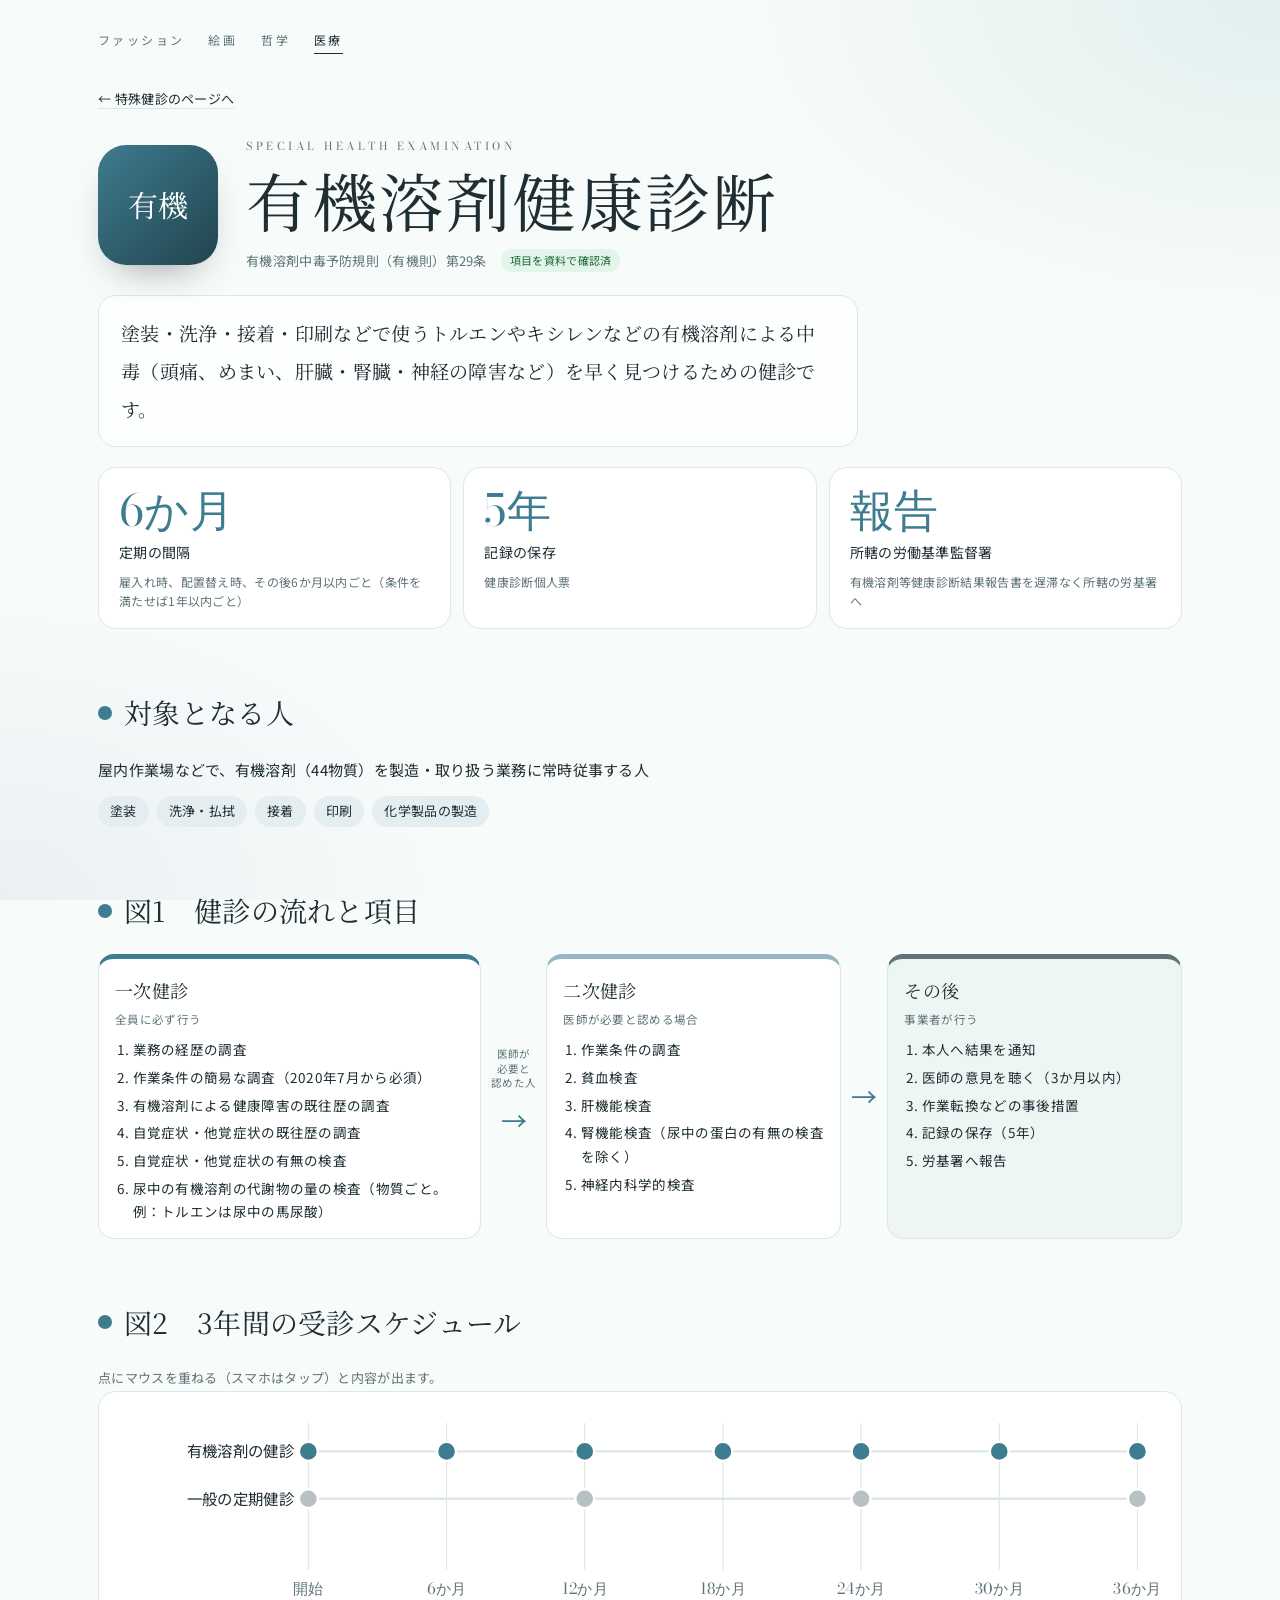
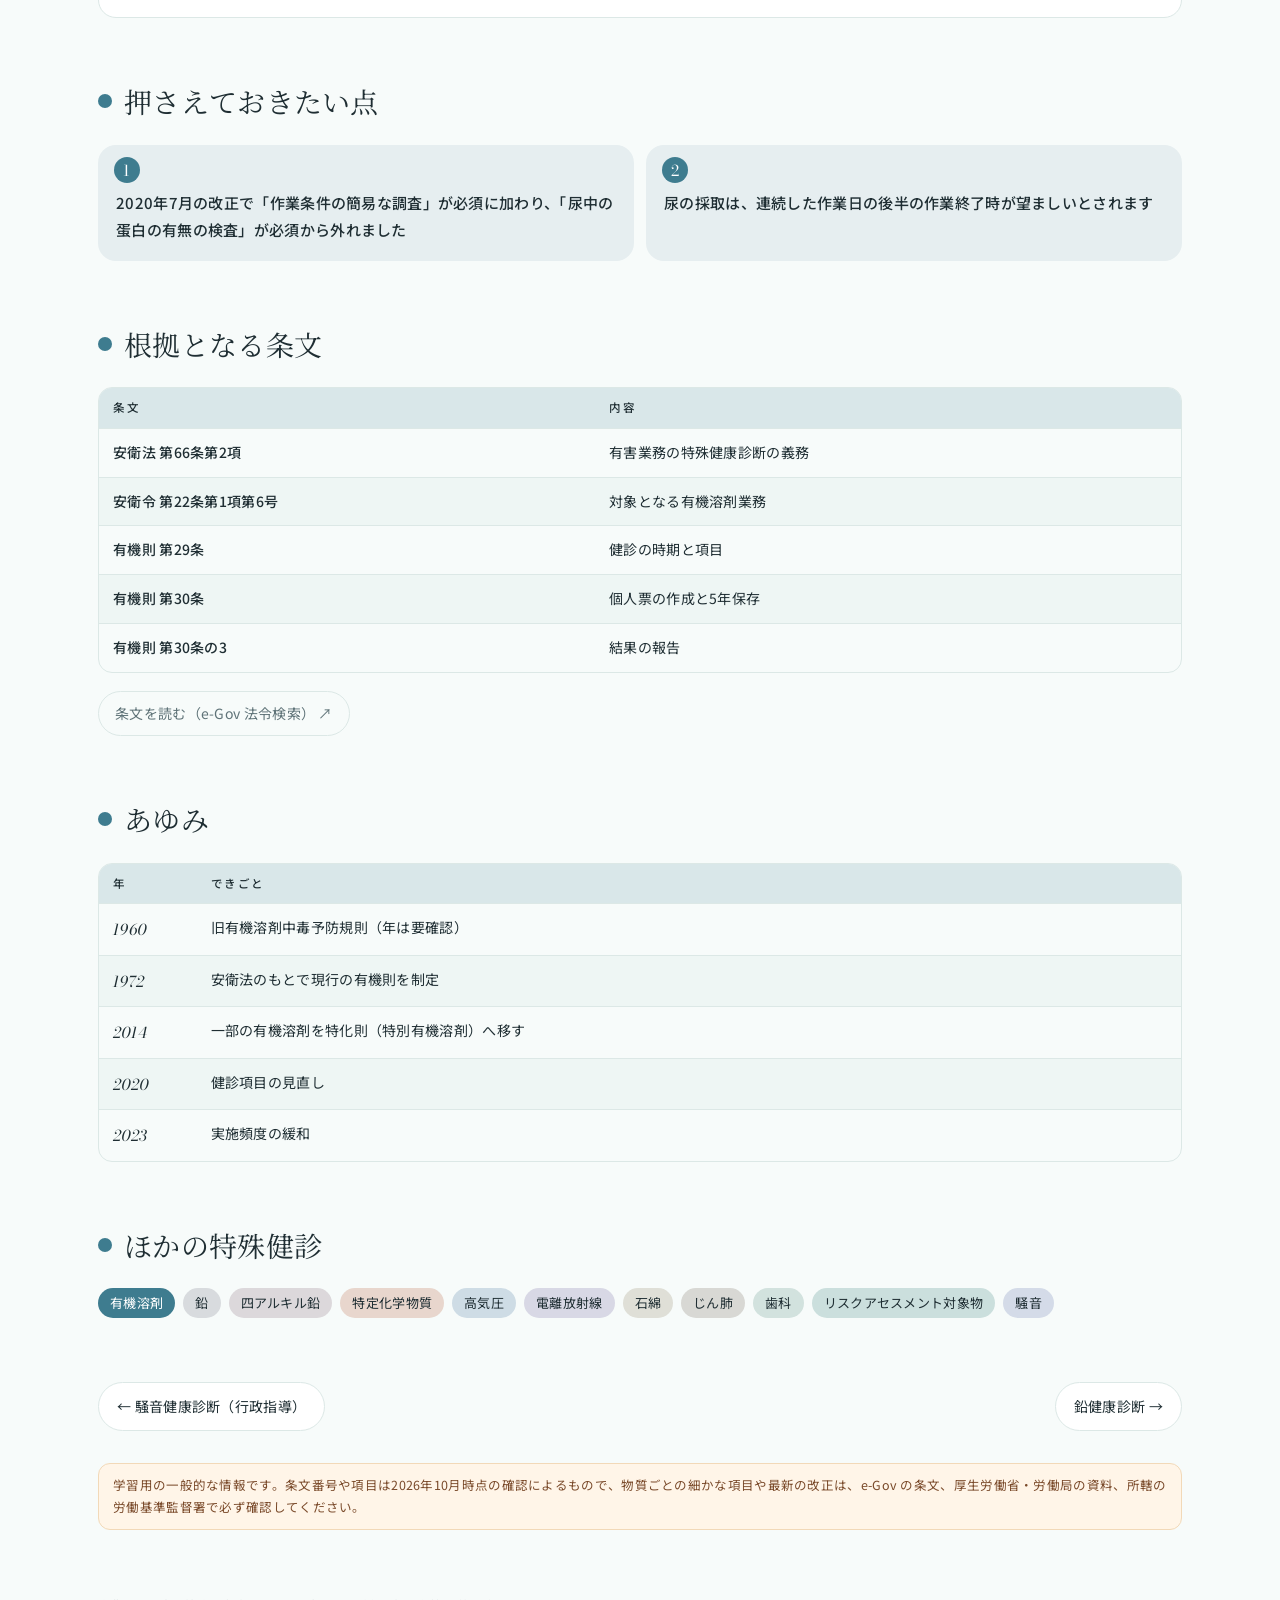
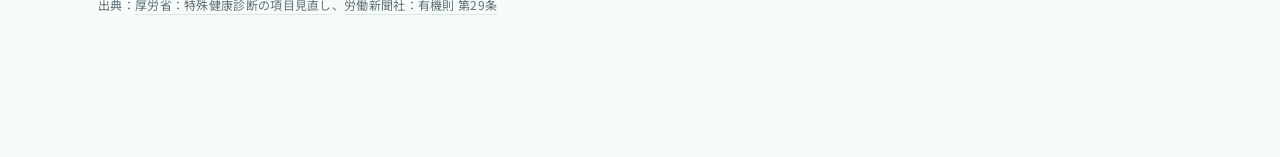
==== exam.html @ 16141a98 "Add medical history and occupational health exam pages Moved from Raiankun/fashion-history: medicine" ====
<!doctype html>
<html lang="ja">
<head>
<meta charset="utf-8">
<meta name="viewport" content="width=device-width, initial-scale=1">
<title>特殊健診を知る</title>
<meta name="description" content="特殊健康診断の種類ごとに、対象、頻度、一次・二次健診の項目、根拠条文、歴史を図表で整理したページ">
<link rel="preconnect" href="https://fonts.googleapis.com">
<link rel="preconnect" href="https://fonts.gstatic.com" crossorigin>
<link rel="stylesheet" href="https://fonts.googleapis.com/css2?family=Bodoni+Moda:ital,opsz,wght@0,6..96,400;0,6..96,500;1,6..96,400&family=Noto+Serif+JP:wght@300;400;500&family=Noto+Sans+JP:wght@400;500&display=swap">
<link rel="stylesheet" href="site.css">
</head>
<body class="clinic detail-page">

<nav class="genre wrap" aria-label="分野">
  <a href="https://raiankun.github.io/fashion-history/">ファッション</a>
  <a href="https://raiankun.github.io/fashion-history/painting.html">絵画</a>
  <a href="https://raiankun.github.io/fashion-history/philosophy.html">哲学</a>
  <a href="index.html" aria-current="page">医療</a>
</nav>

<main class="wrap" id="page"></main>
<div class="tip" id="tip" role="tooltip" hidden></div>

<script src="data/medicine-exams.js"></script>
<script>
const $ = s => document.querySelector(s);
const table = (head, rows) => `<thead><tr>${head.map(h => `<th scope="col">${h}</th>`).join("")}</tr></thead><tbody>${rows.map(r => `<tr>${r.map((c,i) => `<td data-l="${head[i]}"><span>${c}</span></td>`).join("")}</tr>`).join("")}</tbody>`;
const tip = $("#tip");
document.addEventListener("pointerover", e => {
  const t = e.target.closest("[data-tip]"); if (!t) { tip.hidden = true; return; }
  tip.innerHTML = t.dataset.tip; tip.hidden = false;
  const r = t.getBoundingClientRect(), w = tip.offsetWidth;
  tip.style.left = Math.max(8, Math.min(innerWidth - w - 8, r.left + r.width / 2 - w / 2)) + "px";
  tip.style.top = (r.top + scrollY - tip.offsetHeight - 10) + "px";
});

const id = new URLSearchParams(location.search).get("id") || EXAMS[0].id;
const idx = Math.max(0, EXAMS.findIndex(x => x.id === id));
const e = EXAMS[idx];
document.title = `${e.name}｜特殊健診を知る`;

/* 図：3年間の受診スケジュール（この健診と一般の定期健診） */
function schedule(){
  if (!e.months) return `<p class="caption">この健診は決まった間隔ではなく、リスクアセスメントの結果などから必要と判断したときに行います。</p>`;
  const Wd = 900, L = 170, R = 30, H = 170, span = 36;
  const x = m => L + m / span * (Wd - L - R);
  const rows = [[e.short + "の健診", e.months, "var(--mc)"], ["一般の定期健診", 12, "color-mix(in srgb,var(--sub) 45%,#fff)"]];
  if (e.id === "ex-pneumo") rows[0] = ["じん肺健診（管理1・従事中）", 36, "var(--mc)"], rows.splice(1, 0, ["じん肺健診（管理2・3）", 12, "color-mix(in srgb,var(--mc) 60%,#fff)"]);
  let g = "";
  for (let m = 0; m <= span; m += 6) g += `<line x1="${x(m)}" y1="16" x2="${x(m)}" y2="${H-30}" stroke="var(--hair)"/><text x="${x(m)}" y="${H-10}" text-anchor="middle" class="ax">${m === 0 ? "開始" : m + "か月"}</text>`;
  rows.forEach((r, i) => {
    const y = 40 + i * 40;
    g += `<text x="${L-12}" y="${y+5}" text-anchor="end" class="rl">${r[0]}</text><line x1="${x(0)}" y1="${y}" x2="${x(span)}" y2="${y}" stroke="var(--hair)" stroke-width="2"/>`;
    for (let m = 0; m <= span; m += r[1]) g += `<circle class="hit" cx="${x(m)}" cy="${y}" r="8" fill="${r[2]}" stroke="#fff" stroke-width="2" data-tip="<b>${r[0]}</b><br>${m === 0 ? "雇入れ時・配置替え時" : m + "か月後"}"/>`;
  });
  return `<div class="chart-wrap"><svg viewBox="0 0 ${Wd} ${H}" class="chart" role="img" aria-label="${e.name}と一般の定期健診の3年間の受診時期の比較">${g}</svg></div>`;
}

const prev = EXAMS[(idx - 1 + EXAMS.length) % EXAMS.length], next = EXAMS[(idx + 1) % EXAMS.length];
$("#page").style.setProperty("--mc", e.c);
$("#page").innerHTML = `
 <a class="back linkbtn" href="index.html#tokushu">← 特殊健診のページへ</a>
 <header class="dp-hero">
  <div class="exam-icon" aria-hidden="true">${e.short.slice(0, 2)}</div>
  <div>
   <div class="eyebrow">Special Health Examination</div>
   <h1>${e.name}</h1>
   <div class="dp-meta"><span>${e.law}</span>${e.v === "ok" ? `<span class="chk ok">項目を資料で確認済</span>` : `<span class="chk ng">項目は一部のみ確認</span>`}</div>
  </div>
 </header>
 <p class="dp-lead">${e.what}</p>

 <div class="stats exam-stats">
  <div class="stat"><b>${e.months ? (e.id === "ex-pneumo" ? "1〜3年" : e.months + "か月") : "必要時"}</b><span>定期の間隔</span><small>${e.timing}</small></div>
  <div class="stat"><b>${e.keep.split("（")[0]}</b><span>記録の保存</span><small>${e.keep.includes("（") ? e.keep.slice(e.keep.indexOf("（")) : "健康診断個人票"}</small></div>
  <div class="stat"><b>報告</b><span>所轄の労働基準監督署</span><small>${e.report}</small></div>
 </div>

 <h2 class="dp-h">対象となる人</h2>
 <p class="dp-text">${e.target}</p>
 <ul class="signs">${e.examples.map(s => `<li>${s}</li>`).join("")}</ul>

 <h2 class="dp-h">図1　健診の流れと項目</h2>
 <div class="exam-flow">
  <div class="ef-col"><div class="ef-head">一次健診<small>全員に必ず行う</small></div><ol>${e.first.map(s => `<li>${s}</li>`).join("")}</ol></div>
  <div class="ef-arrow" aria-hidden="true"><span>医師が<br>必要と<br>認めた人</span>→</div>
  <div class="ef-col second"><div class="ef-head">二次健診<small>医師が必要と認める場合</small></div><ol>${e.second.map(s => `<li>${s}</li>`).join("")}</ol></div>
  <div class="ef-arrow" aria-hidden="true">→</div>
  <div class="ef-col after"><div class="ef-head">その後<small>事業者が行う</small></div><ol><li>本人へ結果を通知</li><li>医師の意見を聴く（3か月以内）</li><li>作業転換などの事後措置</li><li>記録の保存（${e.keep}）</li><li>労基署へ報告</li></ol></div>
 </div>
 ${e.freqTable ? `<h2 class="dp-h">管理区分と健診の頻度</h2><div class="tbl-wrap"><table class="tbl">${table(["粉じん作業との関係","管理区分","定期健診"], e.freqTable.map(r => [r[0], `<b>${r[1]}</b>`, r[2]]))}</table></div>` : ""}

 <h2 class="dp-h">図2　3年間の受診スケジュール</h2>
 <p class="caption">点にマウスを重ねる（スマホはタップ）と内容が出ます。</p>
 ${schedule()}

 <h2 class="dp-h">押さえておきたい点</h2>
 <ol class="points">${e.notes.map(s => `<li>${s}</li>`).join("")}</ol>

 <h2 class="dp-h">根拠となる条文</h2>
 <div class="tbl-wrap"><table class="tbl">${table(["条文","内容"], e.arts.map(a => [`<b>${a[0]}</b>`, a[1]]))}</table></div>
 ${e.egov ? `<div class="bk-links big"><a href="https://laws.e-gov.go.jp/law/${e.egov}" target="_blank" rel="noopener">条文を読む（e-Gov 法令検索） ↗</a></div>` : ""}

 <h2 class="dp-h">あゆみ</h2>
 <div class="tbl-wrap"><table class="tbl events">${table(["年","できごと"], e.hist.map(h => [`<span class="latin">${h[0]}</span>`, h[1]]))}</table></div>

 <h2 class="dp-h">ほかの特殊健診</h2>
 <div class="exam-nav">${EXAMS.map(x => `<a class="mpill${x.id === e.id ? " on" : ""}" href="exam.html?id=${x.id}" style="--mc:${x.c}">${x.short}</a>`).join("")}</div>
 <nav class="pager">
  <a href="exam.html?id=${prev.id}">← ${prev.name}</a>
  <a href="exam.html?id=${next.id}">${next.name} →</a>
 </nav>
 <p class="disclaimer" style="margin-top:32px">学習用の一般的な情報です。条文番号や項目は2026年10月時点の確認によるもので、物質ごとの細かな項目や最新の改正は、e-Gov の条文、厚生労働省・労働局の資料、所轄の労働基準監督署で必ず確認してください。</p>
 <p class="notice">出典：${e.src.map(s => `<a href="${s[1]}" target="_blank" rel="noopener">${s[0]}</a>`).join("、")}</p>`;
</script>
</body>
</html>
---- site.css ----
/* Layout: ファッション誌の誌面。白い紙に黒の活字、ディドン体の数字と欧文、細い罫線と余白で区切る。箱や色面は使わない */
:root{
  --bg:#FFFCF7; --ink:#2B2826; --sub:#7A736B; --hair:#EEE7DC; --tint:#F8F2E8; --ox:#E4573D;
  --paper:var(--bg); --muted:var(--sub); --line:var(--hair); --accent:var(--ink); --accent-soft:var(--tint); --mark:var(--ox);
  --k-founder:#C2452F; --k-designer:#2B2826; --k-art:#8C6A4F; --k-place:#5E7385; --k-society:#A8A8A8;
  --f-latin:"Bodoni Moda","Didot","Bodoni 72",serif;
  --f-jserif:"Noto Serif JP","Hiragino Mincho ProN","Yu Mincho",serif;
  --f-body:"Noto Sans JP","Hiragino Sans","Yu Gothic",sans-serif;
}
/* 端末のダークモードには追従せず、常に明るい配色で表示する */
:root[data-theme="dark"]{
  --bg:#0E0E0E; --ink:#EDEDEA; --sub:#9A9A96; --hair:#2A2A2A; --tint:#171716; --ox:#D98B80;
  --k-founder:#D98B80; --k-designer:#EDEDEA; --k-art:#C9A585; --k-place:#93A9BC; --k-society:#6A6A6A; color-scheme:dark}

*{box-sizing:border-box}
body{background:var(--bg);color:var(--ink);font-family:var(--f-body);font-weight:400;font-size:15px;line-height:1.95;letter-spacing:.02em;-webkit-font-smoothing:antialiased}
a{color:inherit;text-decoration:underline;text-decoration-thickness:1px;text-underline-offset:4px;text-decoration-color:var(--hair)}
a:hover{text-decoration-color:var(--ink)}
.wrap{max-width:1180px;margin:0 auto;padding-inline:clamp(16px,4vw,48px)}
h1,h2,h3,h4,h5{margin:0;font-weight:400;text-wrap:balance}
:focus-visible{outline:1px solid var(--ink);outline-offset:3px}
.latin{font-family:var(--f-latin)}
.kicker{font-family:var(--f-latin);font-style:italic;font-size:17px;color:var(--sub);letter-spacing:.01em;display:block;margin-bottom:6px}
.linkbtn{font:inherit;font-size:13px;background:none;border:0;padding:0;color:var(--ink);cursor:pointer;text-decoration:underline;text-decoration-thickness:1px;text-underline-offset:4px;text-decoration-color:var(--hair)}
.linkbtn:hover{text-decoration-color:var(--ink)}
.empty{color:var(--sub)}

/* Masthead */
header.hero{padding-block:clamp(40px,8vw,96px) clamp(28px,4vw,48px);display:grid;grid-template-columns:minmax(0,1.5fr) minmax(0,1fr);gap:24px 56px;align-items:end}
.eyebrow{font-family:var(--f-latin);font-size:12px;letter-spacing:.32em;text-transform:uppercase;color:var(--sub);grid-column:1/-1}
.hero h1{font-family:var(--f-jserif);font-weight:300;font-size:clamp(52px,10vw,124px);line-height:1.05;letter-spacing:.06em}
.hero p{margin:0;color:var(--sub);font-size:14px;line-height:2;max-width:30em}
.strip{display:none}

/* Nav */
nav.tabs{position:sticky;top:env(safe-area-inset-top,0px);z-index:10;background:var(--bg);border-top:1px solid var(--ink);border-bottom:1px solid var(--hair)}
nav.tabs .wrap{display:flex;gap:clamp(18px,3vw,40px);overflow-x:auto;scrollbar-width:none}
nav.tabs button{font:inherit;font-size:13px;letter-spacing:.14em;background:none;border:0;color:var(--sub);padding:16px 0 14px;cursor:pointer;white-space:nowrap;border-bottom:1px solid transparent;margin-bottom:-1px}
nav.tabs button:hover{color:var(--ink)}
nav.tabs button[aria-selected="true"]{color:var(--ink);border-bottom:2px solid var(--ox)}
nav.tabs button small{display:none}
main{padding-block:clamp(40px,6vw,80px) 120px}
section>h2{font-family:var(--f-jserif);font-weight:400;font-size:clamp(28px,4vw,44px);line-height:1.3;letter-spacing:.04em;margin-bottom:18px}
.lead{max-width:38em;color:var(--sub);margin:0 0 48px;font-size:14.5px}
h3.sub{font-family:var(--f-jserif);font-size:21px;font-weight:400;letter-spacing:.04em;margin:72px 0 20px;padding-top:18px;border-top:1px solid var(--ink)}
h3.sub .dot{display:inline-block;width:8px;height:8px;border-radius:50%;margin-right:12px;vertical-align:middle}
.caption{font-size:13px;color:var(--sub);margin:12px 0 0;max-width:46em}
.notice{font-size:12px;color:var(--sub);margin-top:64px;max-width:52em;line-height:1.9}

/* ページ内ID */
.sid{font-size:11px;letter-spacing:.04em;color:var(--sub);text-decoration-color:transparent;font-family:ui-monospace,Menlo,Consolas,monospace;word-break:break-all;line-height:1.5}
.sid:hover{color:var(--ink);text-decoration-color:var(--hair)}
.sid.copied::after{content:" コピーしました";font-family:var(--f-body);color:var(--mark)}
/* 公式動画 */
.video{flex-basis:100%;max-width:640px;aspect-ratio:16/9;background:var(--tint);border:1px solid var(--hair)}
.video iframe{display:block;width:100%;height:100%;border:0}
.vplay{font:inherit;width:100%;height:100%;background:none;border:0;color:var(--ink);cursor:pointer;display:flex;flex-direction:column;align-items:center;justify-content:center;gap:4px;font-size:14px;letter-spacing:.06em}
.vplay span{font-size:28px;line-height:1}
.vplay small{font-size:11.5px;color:var(--sub)}
.vplay:hover span{color:var(--mark)}

/* Filter = text index */
.filter,.brandbar{display:flex;flex-wrap:wrap;gap:6px 22px;margin-bottom:28px}
.chip{font:inherit;font-size:13px;letter-spacing:.06em;background:none;border:0;padding:2px 0;color:var(--sub);cursor:pointer;border-bottom:1px solid transparent}
.chip:hover{color:var(--ink)}
.chip[aria-pressed="true"]{color:var(--ink);border-bottom-color:var(--ink)}
.thread-note{font-size:14px;max-width:44em;margin:-8px 0 32px;color:var(--ink)}
.thread-note b{font-weight:500;margin-right:8px}

/* Timeline */
.eras{border-top:1px solid var(--ink)}
.era{display:grid;grid-template-columns:minmax(150px,240px) minmax(0,1fr);gap:24px 48px;padding:36px 0;border-bottom:1px solid var(--hair);transition:opacity .25s}
.era.dim{opacity:.22}
.swatch{display:flex;flex-direction:column;gap:12px}
.swatch .cloth{width:36px;height:3px}
.swatch .cloth::after{content:none}
.swatch .code{display:none}
.era .years{font-family:var(--f-latin);font-size:clamp(30px,4vw,46px);line-height:1;letter-spacing:-.01em;order:-1}
.era-body{min-width:0}
.era-body .years{display:none}
.era h3{font-family:var(--f-jserif);font-size:22px;letter-spacing:.04em;margin-bottom:10px}
.era .sum{margin:0;max-width:40em}
.tags{margin-top:12px;font-size:12px;color:var(--sub);letter-spacing:.06em}
.tag{display:inline}.tag+.tag::before{content:" ／ "}
details{margin-top:18px}
summary{cursor:pointer;font-size:13px;letter-spacing:.1em;list-style:none;display:inline-block;border-bottom:1px solid var(--hair)}
summary::-webkit-details-marker{display:none}
summary::before{content:"＋ "}
details[open] summary::before{content:"− "}
.cols{display:grid;grid-template-columns:minmax(0,1.3fr) minmax(0,1fr);gap:40px;margin-top:24px}
.cols>div{min-width:0}
.cols h4{font-size:11px;letter-spacing:.24em;color:var(--sub);margin:0 0 10px}
ol.events{list-style:none;padding:0;margin:0;display:grid;gap:10px}
ol.events li{display:grid;grid-template-columns:64px 1fr;gap:12px;font-size:14px;line-height:1.8}
ol.events .y{font-family:var(--f-latin);font-size:15px}
.people{font-size:14px;margin:0 0 22px}
.legacy{font-size:14px;line-height:1.9}

/* Threads */
.threads{display:grid;grid-template-columns:repeat(2,minmax(0,1fr));gap:0 56px}
.thread{border-top:1px solid var(--ink);padding:24px 0 40px}
.thread h3{font-family:var(--f-jserif);font-size:22px;letter-spacing:.04em}
.thread .q{color:var(--sub);font-size:14px;margin:6px 0 20px}
.flow{display:flex;flex-direction:column;gap:8px;font-size:14px}
.flow span.n{display:grid;grid-template-columns:76px 1fr;gap:10px}
.flow span.n b{font-family:var(--f-latin);font-weight:400;font-size:15px}
.flow .arr{display:none}
.thread .see{margin-top:20px;font-size:14px;color:var(--sub)}
.thread .see .linkbtn{margin-top:8px;display:inline-block}

/* Glossary */
.search{width:100%;max-width:440px;font:inherit;padding:10px 0;border:0;border-bottom:1px solid var(--ink);background:transparent;color:var(--ink);margin-bottom:36px;border-radius:0}
.search:focus{outline:none;border-bottom-width:2px}
dl.gloss{display:grid;grid-template-columns:repeat(2,minmax(0,1fr));gap:0 56px;margin:0;border-top:1px solid var(--ink)}
.term{padding:20px 0;border-bottom:1px solid var(--hair)}
.term dt{font-family:var(--f-jserif);font-size:18px;letter-spacing:.03em}
.term dt .en{font-family:var(--f-latin);font-style:italic;font-size:14px;color:var(--sub);margin-left:12px}
.term dd{margin:6px 0 0;font-size:14px}

/* Now */
.lenses{list-style:none;padding:0;margin:0;counter-reset:l;border-top:1px solid var(--ink)}
.lenses li{counter-increment:l;display:grid;grid-template-columns:72px minmax(0,1fr);gap:4px 24px;padding:24px 0;border-bottom:1px solid var(--hair)}
.lenses li::before{content:counter(l,decimal-leading-zero);font-family:var(--f-latin);font-size:30px;line-height:1;grid-row:span 2}
.lenses b{font-family:var(--f-jserif);font-weight:400;font-size:19px}
.lenses span{font-size:14px;color:var(--sub)}
.cycle{overflow-x:auto;padding:8px 0}
.cycle svg{display:block;min-width:620px;width:100%;height:auto}
.now{display:grid;grid-template-columns:repeat(3,minmax(0,1fr));gap:0 40px}
.now div{border-top:1px solid var(--hair);padding:20px 0 28px}
.now h4{font-family:var(--f-jserif);font-size:17px;margin:0 0 8px}
.now p{margin:0;font-size:13.5px;color:var(--sub);line-height:1.9}
.sources{list-style:none;padding:0;margin:0;border-top:1px solid var(--ink)}
.sources li{display:grid;grid-template-columns:minmax(160px,260px) 1fr;gap:16px;padding:16px 0;border-bottom:1px solid var(--hair);font-size:14px}
.sources li a{font-family:var(--f-latin);font-size:18px;text-decoration:none}
.sources li span{color:var(--sub);font-size:13px}

/* Runway */
.seasonkey{display:grid;grid-template-columns:repeat(4,minmax(0,1fr));gap:0 32px;border-top:1px solid var(--ink);margin-bottom:8px}
.seasonkey span{font-size:13px;color:var(--sub);padding:16px 0;line-height:1.7}
.seasonkey b{display:block;font-family:var(--f-latin);font-weight:400;font-size:22px;color:var(--ink);margin-bottom:2px}
.mood{list-style:none;padding:0;margin:0;border-top:1px solid var(--ink)}
.mood li{display:grid;grid-template-columns:minmax(120px,200px) minmax(0,1fr);gap:24px;padding:22px 0;border-bottom:1px solid var(--hair)}
.mood .y{font-family:var(--f-latin);font-size:24px;line-height:1.2}
.mood b{display:block;font-family:var(--f-jserif);font-weight:400;font-size:18px;margin-bottom:4px}
.mood span{font-size:14px;color:var(--sub)}
.brandbar{gap:10px 28px;border-top:1px solid var(--ink);padding-top:20px}
.brandbar .chip{font-family:var(--f-latin);font-size:15px;letter-spacing:.14em;text-transform:uppercase}
.photonote{font-size:12.5px;color:var(--sub);margin:0 0 40px;max-width:56em;line-height:1.9}
.brand{padding:0}
.brand-head{padding-bottom:28px}
.brand-head h3{font-family:var(--f-latin);font-size:clamp(44px,8vw,96px);line-height:1;letter-spacing:.02em;text-transform:uppercase}
.brand-head .now-cd{font-size:13px;color:var(--sub);margin-top:14px;letter-spacing:.04em}
.brand-head .now-cd b{color:var(--ink);font-weight:500}
.brand-grid{display:grid;grid-template-columns:minmax(0,1fr) minmax(0,1.4fr);gap:24px 64px;border-top:1px solid var(--hair);padding-top:24px;margin-bottom:56px}
.brand-grid>div{min-width:0}
.brand h4{font-size:11px;letter-spacing:.24em;color:var(--sub);margin:0 0 14px;font-weight:400}
.cdline{list-style:none;padding:0;margin:0;display:grid;gap:10px}
.cdline li{display:grid;grid-template-columns:110px 1fr;gap:12px;font-size:14px;color:var(--sub)}
.cdline li.cur{color:var(--ink)}
.cdline li span{font-family:var(--f-latin);font-size:14px}
.readit{font-family:var(--f-jserif);font-size:16px;line-height:2}
.showlist{border-top:1px solid var(--ink)}
.show{display:grid;grid-template-columns:minmax(140px,220px) minmax(0,1fr);gap:24px 48px;padding:40px 0;border-bottom:1px solid var(--hair)}
.show .fig{display:none}
.show-side{display:flex;flex-direction:column;gap:10px}
.show-side .season{font-family:var(--f-latin);font-size:clamp(26px,3vw,36px);line-height:1}
.show-side .when{font-size:12px;color:var(--sub);line-height:1.7}
.pal{display:flex;gap:0;margin-top:6px}
.pal span{width:22px;height:22px}
.show-body{min-width:0}
.show-meta{display:flex;flex-wrap:wrap;gap:4px 14px;font-size:12px;color:var(--sub);letter-spacing:.06em}
.show-meta .season{font-family:var(--f-latin);font-size:14px;letter-spacing:.12em;color:var(--ink)}
.show h5{font-family:var(--f-jserif);font-size:24px;letter-spacing:.03em;margin:0 0 18px;line-height:1.5}
dl.pts{margin:0;display:grid;gap:10px}
dl.pts div{display:grid;grid-template-columns:7em minmax(0,1fr);gap:16px;font-size:14px;line-height:1.9}
dl.pts dt{color:var(--sub);font-size:12px;letter-spacing:.08em;padding-top:3px}
dl.pts dd{margin:0}
.evals{display:grid;grid-template-columns:repeat(2,minmax(0,1fr));gap:32px;margin-top:24px;padding-top:18px;border-top:1px solid var(--hair)}
.ev{font-size:13.5px;line-height:1.9}
.ev b{display:block;font-size:11px;letter-spacing:.24em;font-weight:400;color:var(--sub);margin-bottom:4px}
.ev.con b{color:var(--ox)}
.ctx{font-size:13.5px;margin:20px 0 0;color:var(--sub)}
.ctx b{font-size:11px;letter-spacing:.24em;font-weight:400;margin-right:12px;color:var(--ink)}
.links{margin-top:24px;display:flex;flex-wrap:wrap;gap:10px 28px;align-items:baseline}
.more{font-size:14px;letter-spacing:.06em;text-decoration-color:var(--ink)}
.photo{font-size:13px;color:var(--sub)}
.src{flex-basis:100%;font-size:11.5px;color:var(--sub);display:flex;flex-wrap:wrap;gap:2px 14px;line-height:1.8}
.src span{letter-spacing:.24em;margin-right:4px}
.src a{color:var(--sub)}

/* Detail */
.back{margin-bottom:40px}
.dhead{padding-bottom:48px}
.dhead .show-meta{margin-bottom:14px}
.dhead h2{font-family:var(--f-jserif);font-weight:300;font-size:clamp(34px,6vw,72px);line-height:1.2;letter-spacing:.04em;margin:0 0 28px}
.concept{font-family:var(--f-jserif);font-size:clamp(16px,1.8vw,19px);line-height:2.1;max-width:36em;margin:0}
.chain{display:grid;grid-auto-flow:column;grid-auto-columns:minmax(0,1fr);position:relative;margin:8px 0 24px;padding-top:44px}
.chain::before{content:"";position:absolute;left:0;right:0;top:51px;height:1px;background:var(--ink)}
.node{position:relative;padding:28px 16px 0 0;font-size:13.5px;line-height:1.6;min-width:0}
.node::before{content:"";position:absolute;top:3px;left:0;width:9px;height:9px;border-radius:50%;background:var(--bg);border:1px solid var(--ink)}
.node.here::before{background:var(--ink)}
.node .cy{position:absolute;top:-44px;left:0;font-family:var(--f-latin);font-size:26px;line-height:1}
.node span:last-child{display:block}
.node.here span:last-child{font-weight:500}
.carr{display:none}
.srcgrid{border-top:1px solid var(--ink)}
.srccard{display:grid;grid-template-columns:minmax(120px,200px) minmax(0,1fr);gap:4px 48px;padding:28px 0;border-bottom:1px solid var(--hair);transition:background .4s}
.srccard.flash{background:var(--tint)}
.srchead{grid-row:span 5;display:flex;flex-direction:column;gap:8px}
.srchead .cy{font-family:var(--f-latin);font-size:26px;line-height:1}
.kind{font-size:11px;letter-spacing:.14em;color:var(--sub);display:flex;align-items:center;gap:8px}
.kind::before{content:"";width:7px;height:7px;border-radius:50%;background:currentColor}
.k-founder::before{background:var(--k-founder)}.k-designer::before{background:var(--k-designer)}.k-art::before{background:var(--k-art)}.k-place::before{background:var(--k-place)}.k-society::before{background:var(--k-society)}
.srccard h4{font-family:var(--f-jserif);font-size:20px;letter-spacing:.03em;margin:0 0 8px}
.srccard p{font-size:14px;margin:0 0 12px;max-width:42em}
.srccard .how{font-family:var(--f-jserif);font-size:15px}
.srccard .how b{display:block;font-family:var(--f-body);font-size:11px;letter-spacing:.24em;font-weight:400;color:var(--sub);margin-bottom:2px}
.srclinks{display:flex;flex-direction:column;gap:6px;font-size:12.5px;color:var(--sub)}
.srclinks .linkbtn{align-self:flex-start;font-size:12.5px}
.dbody{display:grid;grid-template-columns:minmax(140px,220px) minmax(0,1fr);gap:24px 48px;border-top:1px solid var(--ink);padding-top:28px}
.fig{margin:0}
.fig svg{display:none}
.fig figcaption{display:none}
#srcmap{border-top:1px solid var(--ink);padding-top:16px}
#srcmap svg{min-width:720px}

/* Forecast */
.method{display:grid;grid-template-columns:repeat(3,minmax(0,1fr));gap:0 40px;margin-bottom:24px}
.method div{border-top:1px solid var(--ink);padding:20px 0}
.method h4{font-family:var(--f-jserif);font-size:19px;margin:0 0 8px}
.method p{margin:0;font-size:13.5px;color:var(--sub)}
.calc{border-top:1px solid var(--ink);border-bottom:1px solid var(--hair);padding:28px 0 32px;margin-top:48px}
.calc label{font-family:var(--f-jserif);font-size:18px}
.calc input[type=range]{width:100%;max-width:520px;display:block;margin:20px 0 4px;accent-color:var(--ink)}
.calc .yr{font-family:var(--f-latin);font-size:64px;line-height:1.1}
.calc-out{display:grid;grid-template-columns:repeat(2,minmax(0,1fr));gap:40px;margin-top:20px}
.calc-out div{min-width:0}
.calc-out .k{font-size:11px;letter-spacing:.24em;color:var(--sub);margin-bottom:6px}
.calc-out p{margin:0;font-size:14px;line-height:2}
.fc{border-top:1px solid var(--ink)}
.fcard{display:grid;grid-template-columns:minmax(0,1fr) auto;gap:8px 32px;padding:28px 0;border-bottom:1px solid var(--hair)}
.fcard h4{font-family:var(--f-jserif);font-size:22px;letter-spacing:.03em}
.fcard .meta{display:flex;gap:18px;align-items:baseline;justify-content:flex-end;white-space:nowrap}
.pill{font-size:12px;letter-spacing:.08em;color:var(--sub)}
.pill.hi,.pill.mid,.pill.lo{color:var(--ink)}
.pill.hi::after{content:" ●●●"}.pill.mid::after{content:" ●●○"}.pill.lo::after{content:" ●○○"}
.pill.hi::after,.pill.mid::after,.pill.lo::after{letter-spacing:.1em;font-size:9px;vertical-align:2px}
.fcard p{grid-column:1/-1;margin:4px 0 0;font-size:14.5px;max-width:46em}
.fcard .sig{grid-column:1/-1;font-size:13px;color:var(--sub)}
.fcard .sig b{font-weight:400;color:var(--ink);letter-spacing:.06em}

@media (max-width:760px){
  header.hero{grid-template-columns:1fr}
  .era,.show,.srccard,.dbody,.mood li,.sources li{grid-template-columns:1fr;gap:12px}
  .srchead{grid-row:auto;flex-direction:row;align-items:baseline;gap:16px}
  .cols,.threads,dl.gloss,.now,.brand-grid,.method,.calc-out,.evals,.seasonkey{grid-template-columns:1fr}
  .seasonkey{gap:0}
  dl.pts div{grid-template-columns:1fr;gap:0}
  .show-side{flex-direction:row;flex-wrap:wrap;align-items:baseline;gap:8px 16px}
  .chain{grid-auto-flow:row;grid-auto-columns:auto;padding-top:0;padding-left:20px}
  .chain::before{left:4px;right:auto;top:8px;bottom:8px;width:1px;height:auto}
  .node{padding:0 0 22px 20px}
  .node::before{left:-20px;top:6px}
  .node .cy{position:static;display:block;font-size:20px;margin-bottom:2px}
  .fcard{grid-template-columns:1fr}.fcard .meta{justify-content:flex-start}
  .lenses li{grid-template-columns:48px minmax(0,1fr)}
}
@media (prefers-reduced-motion:reduce){*{transition:none!important}}

/* 分野の切り替え（ファッション／絵画／…） */
.genre{display:flex;flex-wrap:wrap;gap:6px 24px;padding-top:20px;font-size:12px;letter-spacing:.2em}
.genre a,.genre span{color:var(--sub);text-decoration:none;padding-bottom:2px;border-bottom:1px solid transparent}
.genre a:hover{color:var(--ink)}
.genre [aria-current="page"]{color:var(--ink);border-bottom-color:var(--ink)}
.genre .soon{color:var(--sub);opacity:.55}

/* 絵画ページ：流派ごとの色（--mc）をアクセントに使う */
.era,[id^="era-"],[id^="mv-"]{scroll-margin-top:64px}
.mv{--mc-soft:color-mix(in srgb,var(--mc) 16%,var(--bg))}
.mv .cloth{width:56px;height:8px;border-radius:4px;background:var(--mc)}
.era h3 .en{display:block;font-family:var(--f-latin);font-style:italic;font-size:15px;color:var(--sub);letter-spacing:.01em;margin-top:2px}
h4.lbl{font-size:11px;letter-spacing:.24em;color:var(--sub);margin:18px 0 8px}
ul.signs{margin:0;padding:0;list-style:none;display:flex;flex-wrap:wrap;gap:8px;max-width:46em}
ul.signs li{font-size:13px;line-height:1.6;padding:5px 12px;border-radius:999px;background:var(--mc-soft)}
.mv .tags{margin-top:16px}
.mv .tag{display:inline-block;font-size:11.5px;padding:2px 10px;border:1px solid var(--hair);border-radius:999px;margin:0 6px 6px 0}
.mv .tag+.tag::before{content:none}
.gallery{display:grid;grid-template-columns:repeat(auto-fill,minmax(150px,1fr));gap:16px;margin-top:22px;max-width:52em}
.wcard{margin:0;min-width:0}
.wcard .thumb{display:grid;place-items:center;aspect-ratio:4/5;border-radius:12px;overflow:hidden;background:var(--mc-soft);text-decoration:none;transition:transform .2s}
.wcard .thumb:hover{transform:translateY(-2px)}
.wcard img{width:100%;height:100%;object-fit:contain;display:block}
.wcard .ph{font-size:11.5px;color:var(--sub);text-align:center;padding:12px;line-height:1.6}
.wcard figcaption{margin-top:8px;font-size:12.5px;line-height:1.6}
.wcard figcaption b{display:block;font-weight:500}
.wcard figcaption span{color:var(--sub);font-size:11.5px}

/* 表：角丸、色付きの見出し、交互の背景 */
.tbl-wrap{margin-top:16px}
.tbl{width:100%;border-collapse:separate;border-spacing:0;font-size:14px;line-height:1.7;border:1px solid var(--hair);border-radius:14px;overflow:hidden;background:var(--bg)}
.tbl th{font-weight:500;font-size:11.5px;letter-spacing:.14em;text-align:left;padding:10px 14px;background:color-mix(in srgb,var(--mc,var(--ox)) 16%,var(--bg));white-space:nowrap}
.tbl td{padding:12px 14px;vertical-align:top;border-top:1px solid var(--hair)}
.tbl tbody tr:nth-child(even) td{background:var(--tint)}
.tbl b{font-weight:500}
.tbl .latin{font-style:italic}
.tbl .num{display:inline-grid;place-items:center;width:28px;height:28px;border-radius:50%;background:var(--ox);color:#fff;font-family:var(--f-latin);font-size:15px}
.tbl.meta td:first-child{white-space:nowrap;color:var(--sub);font-size:12px;width:8em}
.works td:first-child{width:30%}
.works td:first-child small{display:block;font-size:12px;color:var(--sub)}
.works td:last-child{width:7.5em}
.mpill{display:inline-block;padding:2px 12px;border-radius:999px;background:color-mix(in srgb,var(--mc) 22%,var(--bg));text-decoration:none;font-size:13px;white-space:nowrap}
.mpill:hover{background:color-mix(in srgb,var(--mc) 38%,var(--bg))}
.src-a{display:inline-block;font-size:12px;color:var(--sub);margin-right:10px;white-space:nowrap}
@media (max-width:960px){
  .tbl,.tbl tbody,.tbl tr,.tbl td{display:block;width:100%}
  .tbl{border:0;border-radius:0;background:none}
  .tbl thead{position:absolute;width:1px;height:1px;overflow:hidden;clip:rect(0 0 0 0)}
  .tbl tr{padding:12px 14px;margin-bottom:10px;border-radius:12px;border:1px solid var(--hair);background:var(--bg)}
  .tbl tbody tr:nth-child(even){background:var(--tint)}
  .tbl tbody tr:nth-child(even) td{background:none}
  .tbl td{display:grid;grid-template-columns:5.5em minmax(0,1fr);gap:10px;padding:3px 0;border:0}
  .tbl td::before{content:attr(data-l);font-size:11px;letter-spacing:.14em;color:var(--sub);padding-top:3px}
  .tbl.meta td:first-child{width:auto}
  .works td:first-child,.works td:last-child{width:100%}
}
@media (max-width:760px){
  .gallery{grid-template-columns:repeat(2,minmax(0,1fr));gap:12px}
  .genre{gap:6px 18px;letter-spacing:.12em}
}

/* ===== 共通のポップな部品（ファッション・絵画の両ページ） ===== */
.chip{padding:5px 14px;border-radius:999px;border:1px solid var(--hair);background:var(--bg)}
.chip:hover{border-color:var(--ox);color:var(--ink)}
.chip[aria-pressed="true"]{background:var(--ox);border-color:var(--ox);color:#fff}
.filter,.brandbar{gap:8px}
.brandbar{border-top:0;padding-top:0}
.brandbar .chip{font-size:13px;letter-spacing:.1em}
.thread-note{background:var(--tint);border-radius:12px;padding:12px 16px;margin:0 0 28px}
.mv .cloth{width:56px;height:8px;border-radius:4px;background:var(--mc)}
.tbl.events td:first-child{width:6.5em;white-space:nowrap;font-size:15px}
.tbl.events .latin{font-family:var(--f-latin)}

.threads{gap:20px}
.thread{border:1px solid var(--hair);border-radius:16px;padding:22px 24px 24px;background:var(--bg)}
.flow{gap:0;border-radius:12px;overflow:hidden;border:1px solid var(--hair)}
.flow span.n{padding:8px 12px}
.flow span.n:nth-child(even){background:var(--tint)}

dl.gloss{border-top:0;gap:12px}
.term{border:1px solid var(--hair);border-radius:14px;padding:16px 18px;background:var(--bg)}

.lenses{border-top:0;display:grid;gap:10px}
.lenses li{border:1px solid var(--hair);border-radius:14px;padding:16px 18px;background:var(--bg)}
.lenses li::before{content:counter(l);display:grid;place-items:center;width:36px;height:36px;border-radius:50%;background:var(--ox);color:#fff;font-size:18px}
.lenses li{grid-template-columns:52px minmax(0,1fr)}
.now,.method{gap:12px}
.now div,.method div{border:1px solid var(--hair);border-radius:14px;padding:16px 18px;background:var(--bg)}
.sources{border-top:0}

.seasonkey{border-top:0;gap:10px}
.seasonkey span{background:var(--tint);border-radius:12px;padding:12px 14px}
.mood{border-top:0}
.showlist{border-top:0}
.show{border:1px solid var(--hair);border-radius:18px;padding:24px;margin-bottom:16px;background:var(--bg)}
.pal{gap:4px}
.pal span{border-radius:50%;box-shadow:0 0 0 1px var(--hair)}
dl.pts{gap:0;border:1px solid var(--hair);border-radius:14px;overflow:hidden}
dl.pts div{padding:10px 14px}
dl.pts div:nth-child(even){background:var(--tint)}
.evals{border-top:0;padding-top:0;gap:12px}
.ev{border-radius:14px;padding:12px 16px}
.ev.pro{background:#E7F3EC}
.ev.con{background:#FCE9E4}
.ctx{background:var(--tint);border-radius:12px;padding:10px 14px}
.more{display:inline-block;padding:4px 14px;border-radius:999px;background:var(--ox);color:#fff;text-decoration:none}
.srcgrid{border-top:0;display:grid;gap:12px}
.srccard{border:1px solid var(--hair);border-radius:16px;padding:20px;background:var(--bg)}
.dbody{border-top:0}
.fc{border-top:0;display:grid;gap:12px}
.fcard{border:1px solid var(--hair);border-radius:16px;padding:20px;background:var(--bg)}
.fcard .pill{padding:3px 12px;border-radius:999px;background:var(--tint)}
.fcard .pill.hi{background:#E7F3EC}.fcard .pill.mid{background:#FFF3D6}.fcard .pill.lo{background:#FCE9E4}
.calc{border:1px solid var(--hair);border-radius:16px;padding:20px 24px}
.calc input[type=range]{accent-color:var(--ox)}
@media (max-width:760px){
  .show{padding:18px}
  .lenses li{grid-template-columns:44px minmax(0,1fr)}
}

/* ===== 絵画ページ：印象派のテーマ =====
   モネの睡蓮のような淡い色の重なりと、点描のような筆触（ダブ）を背景に置く */
.impression{
  --bg:#FCFAF4; --ink:#2F3545; --sub:#6C7385; --hair:#E4E2EC; --tint:#F2F1F8; --ox:#6E7FD0;
  background:
    radial-gradient(60vw 40vw at 8% 0%, rgba(207,227,242,.55), transparent 60%),
    radial-gradient(50vw 40vw at 100% 12%, rgba(217,210,240,.5), transparent 60%),
    radial-gradient(60vw 50vw at 0% 70%, rgba(220,235,214,.45), transparent 60%),
    radial-gradient(50vw 50vw at 100% 90%, rgba(248,225,208,.45), transparent 60%),
    var(--bg);
  background-attachment:fixed;
}
.impression header.hero{position:relative;isolation:isolate}
.impression .dabs{position:absolute;inset:-20px 0 0;z-index:-1;pointer-events:none;opacity:.75;overflow:hidden}
.impression .dabs svg{width:100%;height:100%;display:block}
.impression .hero h1{font-weight:400;background:linear-gradient(100deg,#4D63B8 0%,#8D6BB8 35%,#4F8F7A 70%,#C9813E 100%);-webkit-background-clip:text;background-clip:text;color:transparent}
.impression nav.tabs{background:rgba(252,250,244,.82);-webkit-backdrop-filter:blur(10px);backdrop-filter:blur(10px)}
.impression section>h2{display:inline-block;padding-bottom:6px;background:linear-gradient(90deg,rgba(110,127,208,.35),rgba(141,107,184,.25),rgba(79,143,122,.3)) left bottom/100% 6px no-repeat;border-radius:2px}
.impression .eras{border-top:0}
.impression .era.mv{border:0;border-radius:22px;padding:28px;margin-bottom:18px;background:rgba(255,255,255,.62);box-shadow:0 1px 0 var(--hair),0 10px 30px -18px color-mix(in srgb,var(--mc) 60%,transparent)}
.impression .era.mv .cloth{height:10px;width:72px;border-radius:6px;background:radial-gradient(circle at 20% 50%,color-mix(in srgb,var(--mc) 70%,#fff) 0 30%,transparent 31%),radial-gradient(circle at 55% 40%,var(--mc) 0 32%,transparent 33%),radial-gradient(circle at 85% 60%,color-mix(in srgb,var(--mc) 60%,#fff) 0 30%,transparent 31%),color-mix(in srgb,var(--mc) 35%,#fff)}
.impression .tbl,.impression .thread,.impression .term{background:rgba(255,255,255,.7)}
.impression .wcard .thumb{border-radius:16px;box-shadow:0 8px 22px -14px rgba(47,53,69,.45)}
@media (max-width:760px){
  .impression .era.mv{padding:20px 18px;border-radius:18px}
}

/* ===== 哲学ページ：古典のテーマ =====
   大理石のような白地に、ギリシャの壺のテラコッタ色と墨の紺。雷文（メアンダー）の帯で区切る */
.classic{
  --bg:#F8F6F1; --ink:#1F2433; --sub:#6A6E7A; --hair:#E2DED4; --tint:#F0ECE3; --ox:#B5532F;
  background:
    radial-gradient(80vw 50vw at 90% -10%, rgba(181,83,47,.08), transparent 60%),
    radial-gradient(70vw 50vw at -10% 110%, rgba(61,90,128,.08), transparent 60%),
    var(--bg);
  background-attachment:fixed;
}
.classic .hero h1{font-weight:400;letter-spacing:.1em}
.classic .hero h1::after{content:"";display:block;width:72px;height:4px;background:var(--ox);margin-top:18px;border-radius:2px}
.meander{height:18px;margin:0 clamp(16px,4vw,48px);opacity:.85;
  background:url("data:image/svg+xml,%3Csvg xmlns='http://www.w3.org/2000/svg' width='36' height='18' viewBox='0 0 36 18'%3E%3Cpath d='M0 17H6V1H22V13H12V7H17' fill='none' stroke='%23B5532F' stroke-width='2'/%3E%3Cpath d='M17 7V9M18 17H36' fill='none' stroke='%23B5532F' stroke-width='2'/%3E%3C/svg%3E") repeat-x left center/36px 18px}
.classic nav.tabs{background:rgba(248,246,241,.9);-webkit-backdrop-filter:blur(8px);backdrop-filter:blur(8px);border-top:0}
.classic section>h2{border-left:6px solid var(--ox);padding-left:14px}
.classic .eras{border-top:0}
.classic .era.mv{border:1px solid var(--hair);border-top:4px solid var(--mc);border-radius:6px 6px 16px 16px;padding:28px;margin-bottom:18px;background:rgba(255,255,255,.75)}
.classic .era.mv .cloth{width:40px;height:40px;border-radius:50%;background:radial-gradient(circle at 35% 35%,color-mix(in srgb,var(--mc) 55%,#fff),var(--mc))}
.classic .tbl th{background:color-mix(in srgb,var(--mc,var(--ox)) 14%,#fff)}
.classic .tbl,.classic .thread,.classic .term{background:rgba(255,255,255,.8)}
.bigq{font-family:var(--f-jserif);font-size:clamp(18px,2vw,22px);line-height:1.6;margin:4px 0 12px;padding-left:16px;border-left:3px solid var(--mc,var(--ox))}
.tbl .quote{font-family:var(--f-jserif);font-weight:500}
.tbl.people td:first-child{white-space:nowrap}
.tbl.people td:first-child a{text-decoration:none}
.tbl.people td:nth-child(2){white-space:nowrap;font-size:13px;color:var(--sub)}
.tbl small{color:var(--sub);font-size:11.5px}
@media (max-width:960px){
  .tbl.people td:first-child,.tbl.people td:nth-child(2){white-space:normal}
}
@media (max-width:760px){
  .classic .era.mv{padding:20px 18px}
}

/* 名著カード（哲学） */
.books{display:grid;grid-template-columns:repeat(auto-fill,minmax(260px,1fr));gap:14px;margin-top:4px}
.book{border:1px solid var(--hair);border-radius:16px;padding:16px 18px;background:rgba(255,255,255,.85);display:flex;flex-direction:column;gap:8px}
.bk-head{display:flex;flex-wrap:wrap;align-items:baseline;gap:4px 10px}
.bk-head b{font-family:var(--f-jserif);font-weight:500;font-size:17px}
.bk-head span{font-size:12px;color:var(--sub)}
.book blockquote{margin:0;padding:10px 14px;border-radius:10px;background:color-mix(in srgb,var(--mc,var(--ox)) 10%,#fff);font-family:var(--f-jserif);font-size:15px;line-height:1.8}
.book blockquote cite{display:block;font-style:normal;font-family:var(--f-body);font-size:11px;color:var(--sub);margin-top:4px}
.book p{margin:0;font-size:13.5px;line-height:1.85}
.bk-links{display:flex;flex-wrap:wrap;gap:6px;margin-top:auto;padding-top:4px}
.bk-links a{font-size:12px;padding:3px 10px;border-radius:999px;border:1px solid var(--hair);text-decoration:none;color:var(--sub)}
.bk-links a.aoz{background:#2E6B4F;border-color:#2E6B4F;color:#fff}
.bk-links span{font-size:11.5px;color:var(--sub)}
.badge{display:inline-block;font-size:10.5px;letter-spacing:.06em;padding:1px 8px;border-radius:999px;background:#2E6B4F;color:#fff !important;vertical-align:2px}
#bookTable small{display:block;color:var(--sub);font-size:12px;margin-top:4px}

/* 画家カード（絵画） */
.artists{display:grid;grid-template-columns:repeat(auto-fill,minmax(320px,1fr));gap:16px}
.artist{border:1px solid var(--hair);border-radius:20px;padding:20px;background:rgba(255,255,255,.75);display:flex;flex-direction:column;gap:10px;scroll-margin-top:72px;min-width:0}
.artist p{margin:0;font-size:14px;line-height:1.85}
.ar-head{display:flex;gap:14px;align-items:center}
.ar-head h3{font-family:var(--f-jserif);font-size:20px;margin:0}
.ar-meta{font-size:12px;color:var(--sub);margin:2px 0 6px}
.portrait{flex:none;width:76px;height:76px;border-radius:50%;overflow:hidden;display:grid;place-items:center;background:color-mix(in srgb,var(--mc) 25%,#fff);text-decoration:none;box-shadow:0 0 0 3px #fff,0 0 0 4px color-mix(in srgb,var(--mc) 40%,#fff)}
.portrait span{font-family:var(--f-jserif);font-size:28px;color:var(--ink)}
.portrait img{width:100%;height:100%;object-fit:cover;object-position:center 20%}
.artist .tbl-wrap{margin-top:0}
.artist .sid{align-self:flex-end}
@media (max-width:760px){
  .artists{grid-template-columns:1fr}
  .books{grid-template-columns:1fr}
}
.artist{--mc-soft:color-mix(in srgb,var(--mc) 16%,#fff)}
.artists{grid-template-columns:repeat(auto-fill,minmax(340px,1fr))}
dl.kv{margin:0;border:1px solid var(--hair);border-radius:12px;overflow:hidden;font-size:13.5px;line-height:1.8}
dl.kv div{display:grid;grid-template-columns:6em minmax(0,1fr);gap:10px;padding:8px 12px}
dl.kv div:nth-child(even){background:var(--tint)}
dl.kv dt{font-size:11.5px;color:var(--sub);padding-top:2px}
dl.kv dd{margin:0}
dl.kv .quote{font-family:var(--f-jserif);font-weight:500}
dl.kv small{display:block;font-size:11.5px;color:var(--sub)}
@media (max-width:960px){
  .tbl.meta td::before{content:none}
  .tbl.meta td{display:block}
  .tbl.meta td:first-child{font-size:11px;letter-spacing:.14em;color:var(--sub)}
}
@media (max-width:760px){
  .artists{grid-template-columns:1fr}
  dl.kv div{grid-template-columns:1fr;gap:0}
}

/* 世界タブ・同じ時代の世界 */
.world-kv{max-width:46em}
.world-kv div{grid-template-columns:7.5em minmax(0,1fr);align-items:baseline}
.world-kv .mpill{font-size:12px}
.region{scroll-margin-top:72px}
.region .years{font-family:var(--f-jserif);font-size:clamp(26px,3vw,36px)}
.tbl.styles td:nth-child(2){white-space:nowrap}
#worldNav .chip{text-decoration:none}
@media (max-width:760px){
  .world-kv div{grid-template-columns:1fr;gap:4px}
}
.brandbar{flex-direction:column;gap:10px}
.bgroup{display:flex;flex-wrap:wrap;align-items:center;gap:8px}
.blabel{font-size:11px;letter-spacing:.2em;color:var(--sub);width:6.5em;flex:none}
@media (max-width:760px){ .blabel{width:100%} }
.bgroup{display:grid;grid-template-columns:6.5em minmax(0,1fr);align-items:start}
.blabel{padding-top:8px}
.bchips{display:flex;flex-wrap:wrap;gap:8px}
@media (max-width:760px){ .bgroup{grid-template-columns:1fr;gap:6px} .blabel{padding-top:0} }

/* ===== 専用ページ（画家・名著） ===== */
.detail-page main{padding-top:24px}
.detail-page .back{display:inline-block;margin:8px 0 24px}
.dp-hero{display:flex;gap:28px;align-items:center;flex-wrap:wrap;margin-bottom:22px}
.dp-hero h1{font-family:var(--f-jserif);font-weight:400;font-size:clamp(34px,6vw,64px);line-height:1.2;letter-spacing:.04em;margin:4px 0 10px}
.dp-hero .eyebrow{font-size:11px}
.dp-meta{display:flex;flex-wrap:wrap;gap:6px 14px;align-items:center;font-size:13px;color:var(--sub);margin-top:6px}
.portrait.big{width:150px;height:150px;box-shadow:0 0 0 6px #fff,0 0 0 8px color-mix(in srgb,var(--mc) 50%,#fff),0 18px 40px -20px rgba(0,0,0,.4)}
.portrait.big span{font-size:56px}
.dp-lead{font-family:var(--f-jserif);font-size:clamp(16px,1.9vw,19px);line-height:2;max-width:40em;margin:0 0 8px;padding:18px 22px;border-radius:18px;background:rgba(255,255,255,.75);border:1px solid var(--hair)}
.dp-h{font-family:var(--f-jserif);font-weight:400;font-size:clamp(22px,2.6vw,28px);margin:56px 0 16px;display:flex;align-items:center;gap:12px}
.dp-h::before{content:"";width:14px;height:14px;border-radius:50%;background:var(--mc,var(--ox));flex:none}
ol.points{list-style:none;padding:0;margin:0;display:grid;grid-template-columns:repeat(auto-fit,minmax(220px,1fr));gap:12px;counter-reset:pt}
ol.points li{counter-increment:pt;position:relative;padding:44px 18px 18px;border-radius:18px;background:color-mix(in srgb,var(--mc,var(--ox)) 13%,#fff);font-size:15px;line-height:1.8;font-weight:500}
ol.points li::before{content:counter(pt);position:absolute;top:12px;left:16px;width:26px;height:26px;border-radius:50%;display:grid;place-items:center;background:var(--mc,var(--ox));color:#fff;font-family:var(--f-latin);font-size:15px;font-weight:400}
.quotes{display:grid;gap:12px}
.bigquote{margin:0;padding:26px 28px 22px;border-radius:20px;background:#fff;border:1px solid var(--hair);position:relative;overflow:hidden}
.bigquote::before{content:"“";position:absolute;top:-28px;left:10px;font-family:var(--f-latin);font-size:130px;line-height:1;color:color-mix(in srgb,var(--mc,var(--ox)) 30%,#fff)}
.bigquote blockquote{position:relative;margin:0;font-family:var(--f-jserif);font-size:clamp(18px,2.3vw,24px);line-height:1.8}
.bigquote figcaption{margin-top:10px;font-size:12px;color:var(--sub)}
.chart-wrap{overflow-x:auto;border-radius:18px;background:#fff;border:1px solid var(--hair);padding:12px 8px}
.chart{display:block;width:100%;min-width:640px;height:auto}
.chart .ax{font-family:var(--f-latin);font-size:13px;fill:var(--sub)}
.chart .ax.brk{font-size:16px}
.chart .rl{font-size:13px;fill:var(--ink)}
.chart .rl.me{fill:var(--ox);font-weight:500}
.chart .lg{font-size:13px;fill:var(--sub)}
.chart .dot-ink{fill:var(--ink)} .chart .dot-mc{fill:var(--mc)}
.chart .hit{cursor:pointer;transition:transform .15s}
.chart .hit:hover{filter:brightness(1.1)}
.tip{position:absolute;z-index:50;max-width:280px;padding:8px 12px;border-radius:10px;background:var(--ink);color:#fff;font-size:12.5px;line-height:1.6;pointer-events:none;box-shadow:0 8px 24px -12px rgba(0,0,0,.5)}
.tip b{font-weight:500}
.kind-w,.kind-l{display:inline-block;font-size:11px;padding:1px 8px;border-radius:999px}
.kind-w{background:color-mix(in srgb,var(--mc) 25%,#fff)} .kind-l{background:var(--tint)}
.tbl.timeline td:first-child{width:5em} .tbl.timeline td:nth-child(2){width:5em;white-space:nowrap;color:var(--sub)}
.flowmap{display:grid;grid-template-columns:minmax(0,1fr) auto minmax(0,1fr) auto minmax(0,1fr);gap:10px;align-items:center;padding:20px;border-radius:18px;background:#fff;border:1px solid var(--hair)}
.fcol{display:flex;flex-direction:column;gap:8px;align-items:stretch}
.fnode{padding:10px 14px;border-radius:12px;background:var(--tint);font-size:14px;text-align:center;line-height:1.5}
.fnode.me{background:var(--mc,var(--ox));color:#fff;font-family:var(--f-jserif);font-size:17px;padding:16px}
.fnode.muted{color:var(--sub)}
.farrow{font-size:26px;color:color-mix(in srgb,var(--mc,var(--ox)) 70%,#888)}
.flowkey{display:grid;grid-template-columns:1fr 1fr 1fr;font-size:11.5px;color:var(--sub);text-align:center;margin-top:6px;letter-spacing:.1em}
.pager{display:flex;justify-content:space-between;gap:12px;margin:64px 0 0;flex-wrap:wrap}
.pager a{padding:10px 18px;border-radius:999px;border:1px solid var(--hair);background:#fff;text-decoration:none;font-size:14px}
.pager a:hover{border-color:var(--mc,var(--ox))}
.more-btn{align-self:flex-start;display:inline-block;padding:6px 16px;border-radius:999px;background:var(--ox);color:#fff !important;text-decoration:none;font-size:13px}
.more-btn:hover{filter:brightness(1.08)}
.book .more-btn{margin-top:2px}
.artist h3 a{text-decoration:none}
.cover{width:130px;aspect-ratio:3/4.2;border-radius:6px 14px 14px 6px;background:linear-gradient(135deg,var(--mc),color-mix(in srgb,var(--mc) 60%,#000));color:#fff;display:flex;flex-direction:column;justify-content:space-between;padding:16px 14px;box-shadow:inset 6px 0 0 rgba(0,0,0,.18),0 18px 40px -20px rgba(0,0,0,.5);font-family:var(--f-jserif)}
.cover span{font-size:17px;line-height:1.5;writing-mode:vertical-rl;max-height:9em}
.cover small{font-size:11px;opacity:.85}
.stars{color:var(--ox);letter-spacing:.1em}.stars span{color:var(--hair)}
.bk-links.big{margin:14px 0 0}
.bk-links.big a{font-size:14px;padding:8px 16px}
@media (max-width:760px){
  .dp-hero{gap:18px}
  .portrait.big{width:110px;height:110px}
  .flowmap{grid-template-columns:1fr;padding:14px}
  .farrow{transform:rotate(90deg);justify-self:center}
  .flowkey{display:none}
  .fcol::before{font-size:11px;color:var(--sub);letter-spacing:.1em;text-align:center}
  .flowmap .fcol:first-child::before{content:"影響を受けた・前提"}
  .flowmap .fcol:last-child::before{content:"影響を与えた"}
  .cover{width:96px}
}
@media (max-width:960px){
  .tbl.timeline tr{display:grid;grid-template-columns:3.6em auto minmax(0,1fr);gap:4px 10px;align-items:baseline;padding:8px 12px;margin-bottom:6px}
  .tbl.timeline td{display:block;padding:0}
  .tbl.timeline td::before{content:none}
  .tbl.timeline td:nth-child(2){display:none}
  .tbl.timeline td:first-child{width:auto}
}

/* ===== 医療ページ：清潔感のあるクリニックのテーマ ===== */
.clinic{
  --bg:#F7FBFA; --ink:#1F2E33; --sub:#5F7378; --hair:#DCE8E6; --tint:#EEF6F4; --ox:#1F8A8A;
  background:radial-gradient(70vw 40vw at 100% 0%, rgba(31,138,138,.10), transparent 60%), radial-gradient(60vw 40vw at 0% 100%, rgba(90,106,168,.08), transparent 60%), var(--bg);
  background-attachment:fixed;
}
.clinic .hero h1{font-weight:400;color:#145F63}
.clinic .hero h1::after{content:"＋";display:inline-block;margin-left:.2em;color:var(--ox);font-size:.6em;vertical-align:.4em}
.clinic nav.tabs{background:rgba(247,251,250,.9);-webkit-backdrop-filter:blur(8px);backdrop-filter:blur(8px)}
.clinic section>h2{display:inline-block;padding:4px 18px;border-radius:999px;background:color-mix(in srgb,var(--ox) 12%,#fff)}
.clinic .eras{border-top:0}
.clinic .era.mv{border:1px solid var(--hair);border-left:6px solid var(--mc);border-radius:16px;padding:24px;margin-bottom:14px;background:#fff}
.disclaimer{font-size:12.5px;color:#7A4A2A;background:#FFF5E8;border:1px solid #F2D9B8;border-radius:12px;padding:10px 14px;margin:0 0 32px;line-height:1.8}
.callout{background:#fff;border:2px solid color-mix(in srgb,var(--ox) 40%,#fff);border-radius:16px;padding:16px 20px;font-size:14px;line-height:1.9;margin-bottom:16px}
.callout b:first-child{display:inline-block;background:var(--ox);color:#fff;border-radius:999px;padding:1px 12px;font-size:12px;margin-right:8px;font-weight:500}
.chk{display:inline-block;font-size:11px;padding:1px 9px;border-radius:999px;white-space:nowrap}
.chk.ok{background:#E3F4EA;color:#1F6A3A}.chk.ng{background:#FFF1D6;color:#8A5A10}.chk.fix{background:#FCE4E0;color:#9A2E22}
ol.steps{list-style:none;padding:0;margin:0;display:grid;grid-template-columns:repeat(auto-fill,minmax(170px,1fr));gap:12px;counter-reset:st}
ol.steps li{counter-increment:st;position:relative;background:#fff;border:1px solid var(--hair);border-radius:16px;padding:40px 14px 14px;font-size:13px;line-height:1.7}
ol.steps li::before{content:counter(st);position:absolute;top:10px;left:12px;width:24px;height:24px;border-radius:50%;background:var(--ox);color:#fff;display:grid;place-items:center;font-size:13px}
ol.steps li::after{content:"→";position:absolute;top:10px;right:12px;color:color-mix(in srgb,var(--ox) 60%,#fff)}
ol.steps li:last-child::after{content:"✓"}
ol.steps b{display:block;font-size:14.5px;margin-bottom:2px}
.cards{display:grid;grid-template-columns:repeat(auto-fill,minmax(240px,1fr));gap:12px}
.card{background:#fff;border:1px solid var(--hair);border-radius:16px;padding:18px;position:relative}
.card .num{display:grid;place-items:center;width:28px;height:28px;border-radius:50%;background:var(--ox);color:#fff;font-size:14px;margin-bottom:8px}
.card h4{font-family:var(--f-jserif);font-size:17px;margin:0 0 6px}
.card p{margin:0;font-size:13.5px;line-height:1.85}
.hier{display:grid;gap:8px;margin-bottom:8px}
.hl{display:grid;grid-template-columns:7em minmax(0,1fr) auto;gap:4px 14px;align-items:center;background:#fff;border:1px solid var(--hair);border-radius:14px;padding:12px 16px;margin-left:calc(var(--i) * 18px)}
.hl b{display:inline-block;text-align:center;background:color-mix(in srgb,var(--ox) calc(70% - var(--i) * 14%),#fff);color:#fff;border-radius:999px;padding:2px 10px;font-weight:500;font-size:13px}
.hl span{font-size:14px}.hl small{font-size:12px;color:var(--sub)}
.rulecards{display:grid;grid-template-columns:repeat(auto-fill,minmax(340px,1fr));gap:16px}
.rulecard{background:#fff;border:1px solid var(--hair);border-top:6px solid var(--mc);border-radius:16px;padding:20px;display:flex;flex-direction:column;gap:10px}
.rulecard h4{font-family:var(--f-jserif);font-size:19px;margin:0}
.rl-law{font-size:12px;color:var(--sub)}
.rulecard p{margin:0;font-size:14px;line-height:1.85}
.stats{display:grid;grid-template-columns:repeat(3,minmax(0,1fr));gap:12px}
.stat{background:#fff;border:1px solid var(--hair);border-radius:18px;padding:18px 20px}
.stat b{display:block;font-family:var(--f-latin);font-size:clamp(30px,4vw,44px);color:var(--ox);font-weight:400;line-height:1.1}
.stat span{display:block;font-size:14px;margin-top:4px}.stat small{font-size:12px;color:var(--sub)}
.hcost{background:#fff;border:1px solid var(--hair);border-radius:18px;padding:18px;display:grid;gap:8px;margin-bottom:12px}
.hc-bar{display:flex;border-radius:10px;overflow:hidden;font-size:12px;line-height:1.3}
.hc-bar span{padding:9px 8px;white-space:nowrap;overflow:hidden;text-overflow:ellipsis}
.hc-all{background:#DCE8E6}.hc-3{background:#F2C6A0}.hc-ins{background:#EEF6F4;color:var(--sub)}
.hc-cap{background:var(--ox);color:#fff;min-width:7.5em}.hc-back{background:#C8E6D6;min-width:8.5em}
@media (max-width:760px){
  .stats{grid-template-columns:1fr}
  .hl{grid-template-columns:1fr;margin-left:calc(var(--i) * 8px)}
  .rulecards{grid-template-columns:1fr}
}

/* 特殊健診の専用ページ */
.exam-icon{width:120px;height:120px;border-radius:28px;display:grid;place-items:center;background:linear-gradient(135deg,var(--mc),color-mix(in srgb,var(--mc) 55%,#000));color:#fff;font-family:var(--f-jserif);font-size:30px;box-shadow:0 18px 40px -20px rgba(0,0,0,.45)}
.exam-stats{margin-top:20px}
.exam-stats .stat b{color:var(--mc)}
.exam-stats .stat small{display:block;margin-top:6px;line-height:1.6}
.dp-text{font-size:15px;line-height:1.9;margin:0 0 12px;max-width:44em}
.exam-flow{display:grid;grid-template-columns:minmax(0,1.3fr) auto minmax(0,1fr) auto minmax(0,1fr);gap:10px;align-items:stretch}
.ef-col{background:#fff;border:1px solid var(--hair);border-top:5px solid var(--mc);border-radius:16px;padding:14px 16px}
.ef-col.second{border-top-color:color-mix(in srgb,var(--mc) 55%,#fff)}
.ef-col.after{border-top-color:var(--sub);background:var(--tint)}
.ef-head{font-family:var(--f-jserif);font-size:18px;margin-bottom:8px}
.ef-head small{display:block;font-family:var(--f-body);font-size:11.5px;color:var(--sub)}
.ef-col ol{margin:0;padding-left:1.3em;font-size:13.5px;line-height:1.75;display:grid;gap:4px}
.ef-arrow{display:flex;flex-direction:column;align-items:center;justify-content:center;font-size:26px;color:var(--mc)}
.ef-arrow span{font-size:10.5px;color:var(--sub);text-align:center;line-height:1.4;margin-bottom:4px}
.exam-nav{display:flex;flex-wrap:wrap;gap:8px}
.mpill.on{background:var(--mc);color:#fff}
@media (max-width:960px){
  .exam-flow{grid-template-columns:1fr}
  .ef-arrow{flex-direction:row;gap:8px;transform:none}
  .ef-arrow span br{display:none}
}
.detail-page ul.signs li{background:color-mix(in srgb,var(--mc,var(--ox)) 14%,#fff)}

/* ===== 職場の健康診断ガイド（長文の資料） ===== */
.guide-banner{display:block;margin:0 0 28px;padding:14px 18px;border-radius:16px;background:linear-gradient(90deg,var(--ox),#3E6C8F);color:#fff;text-decoration:none;font-size:14px;line-height:1.7}
.guide-banner b{display:inline-block;background:#fff;color:var(--ox);border-radius:999px;padding:0 10px;margin-right:10px;font-size:12px}
.guide-actions{display:flex;gap:10px;flex-wrap:wrap;grid-column:1/-1}
.more-btn.ghost{background:#fff;color:var(--ox) !important;border:1px solid var(--ox);font:inherit;font-size:13px;cursor:pointer}
.guide-layout{display:grid;grid-template-columns:220px minmax(0,1fr);gap:40px;align-items:start;padding-bottom:80px}
.toc{position:sticky;top:20px;background:#fff;border:1px solid var(--hair);border-radius:16px;padding:16px 18px;font-size:13px}
.toc ol{margin:8px 0 0;padding-left:1.4em;display:grid;gap:6px;counter-reset:none}
.toc ol li::marker{color:var(--ox)}
.toc a{text-decoration:none}
.doc{min-width:0}
.doc section{scroll-margin-top:20px;margin-bottom:64px}
.doc h2{font-family:var(--f-jserif);font-weight:400;font-size:clamp(24px,3vw,32px);display:flex;align-items:center;gap:14px;margin:0 0 18px;padding-bottom:10px;border-bottom:2px solid var(--hair)}
.doc h2 span{display:grid;place-items:center;width:40px;height:40px;border-radius:12px;background:var(--ox);color:#fff;font-family:var(--f-latin);font-size:20px;flex:none}
.doc h3{font-family:var(--f-jserif);font-weight:400;font-size:20px;margin:34px 0 12px;padding-left:12px;border-left:4px solid var(--ox)}
.doc p{font-size:15px;line-height:2;margin:0 0 12px;max-width:46em}
.doc .lead2{font-size:16px;background:#fff;border:1px solid var(--hair);border-radius:14px;padding:14px 18px}
.legend-row{font-size:12.5px;color:var(--sub);display:flex;flex-wrap:wrap;gap:6px 10px;align-items:center;margin:8px 0 16px}
.gfig{margin:16px 0 20px}
.gfig figcaption{font-size:12px;color:var(--sub);margin-top:8px}
.venn{display:grid;grid-template-columns:1.3fr 1.2fr .9fr;gap:12px}
.venn>div{border-radius:20px;padding:16px;border:2px solid}
.venn b{font-family:var(--f-jserif);font-weight:500;font-size:17px;display:block}
.venn small{font-size:11.5px;color:var(--sub)}
.v-general{border-color:#3E6C8F;background:#EEF3F8}.v-special{border-color:#B5532F;background:#FBEFEA}.v-guide{border-color:#8A8A8A;border-style:dashed !important;background:#F5F5F3}
.v-inner{display:flex;flex-wrap:wrap;gap:6px;margin-top:10px}
.v-inner span{background:#fff;border-radius:999px;padding:3px 10px;font-size:12.5px}
.v-inner .hl2{background:#3E6C8F;color:#fff}
.tbl.cmp td:first-child{white-space:nowrap}
.col-mid{display:block;background:#EEF3F8;border-radius:6px;padding:2px 6px;margin:-2px -6px}
.lane{display:inline-block;font-size:11px;padding:1px 9px;border-radius:999px;white-space:nowrap;color:#fff}
.lane-c{background:#7A7A7A}.lane-t{background:#3E6C8F}.lane-s{background:#B5532F}.lane-b{background:#5A6A5A}
ol.story{list-style:none;padding:0;margin:0;position:relative}
ol.story::before{content:"";position:absolute;left:96px;top:8px;bottom:8px;width:2px;background:var(--hair)}
ol.story li{display:grid;grid-template-columns:80px minmax(0,1fr);gap:36px;margin-bottom:16px;position:relative}
ol.story .sy{font-family:var(--f-latin);font-size:16px;white-space:nowrap;text-align:right;padding-top:2px;color:var(--ox)}
ol.story li::after{content:"";position:absolute;left:91px;top:9px;width:12px;height:12px;border-radius:50%;background:var(--ox);box-shadow:0 0 0 3px #fff}
ol.story b{font-family:var(--f-jserif);font-weight:500;font-size:16px}
ol.story p{font-size:14px;margin:2px 0 0}
.card .chk{margin-left:6px;vertical-align:4px}
ol.decision{list-style:none;padding:0;margin:0;display:grid;gap:0}
ol.decision li{display:grid;grid-template-columns:52px minmax(0,1fr);gap:14px;background:#fff;border:1px solid var(--hair);border-radius:14px;padding:14px 16px;position:relative;margin-bottom:22px}
ol.decision li:not(:last-child)::after{content:"↓";position:absolute;left:30px;bottom:-22px;color:var(--ox);font-size:16px}
.dq{display:grid;place-items:center;width:44px;height:44px;border-radius:50%;background:color-mix(in srgb,var(--ox) 14%,#fff);color:var(--ox);font-family:var(--f-latin);font-size:16px}
ol.decision b{font-size:15px}
ol.decision p{font-size:14px;margin:4px 0 0;color:#145F63}
ol.decision small{display:block;font-size:12px;color:var(--sub);margin-top:2px}
.tool{display:grid;grid-template-columns:minmax(0,1.3fr) minmax(0,1fr);gap:14px;background:#fff;border:1px solid var(--hair);border-radius:18px;padding:16px}
.tool-q{display:grid;gap:6px;font-size:14px}
.tool-q label{display:flex;gap:8px;align-items:flex-start;padding:6px 8px;border-radius:10px;cursor:pointer}
.tool-q label:hover{background:var(--tint)}
.tool-q input{margin-top:5px;accent-color:var(--ox)}
.tool-a{background:color-mix(in srgb,var(--ox) 10%,#fff);border-radius:14px;padding:14px 16px;align-self:start;position:sticky;top:20px}
.tool-a ul{margin:8px 0 0;padding-left:1.2em;font-size:14px;line-height:1.8}
.inlist{margin:0;padding-left:1.3em}
.note-list{font-size:13.5px;line-height:1.8;color:var(--sub);margin:12px 0}
.rulebody p.rl-law{font-size:12.5px;color:var(--sub)}
.rulebody .tbl td:first-child{width:11em}
ul.checklist{list-style:none;padding:0;margin:0;display:grid;gap:8px}
ul.checklist label{display:flex;gap:10px;align-items:flex-start;background:#fff;border:1px solid var(--hair);border-radius:12px;padding:10px 14px;font-size:14px;cursor:pointer}
ul.checklist input{margin-top:5px;accent-color:var(--ox)}
@media (max-width:960px){
  .guide-layout{grid-template-columns:1fr}
  .toc{position:static}
  .venn{grid-template-columns:1fr}
  .tool{grid-template-columns:1fr}
  .tool-a{position:static}
  .tbl.cmp td:first-child{white-space:normal}
  .rulebody .tbl td:first-child{width:auto}
}
@media print{
  .genre,.guide-actions,.toc,.tip,nav.tabs{display:none !important}
  body{background:#fff !important}
  .guide-layout{display:block}
  .doc section{break-inside:auto;margin-bottom:28px}
  .tbl tr,.card,ol.decision li{break-inside:avoid}
  .chart-wrap{overflow:visible}
  a{color:inherit}
}
.guide .doc h2{display:flex;background:none;border-radius:0;padding:0 0 10px}
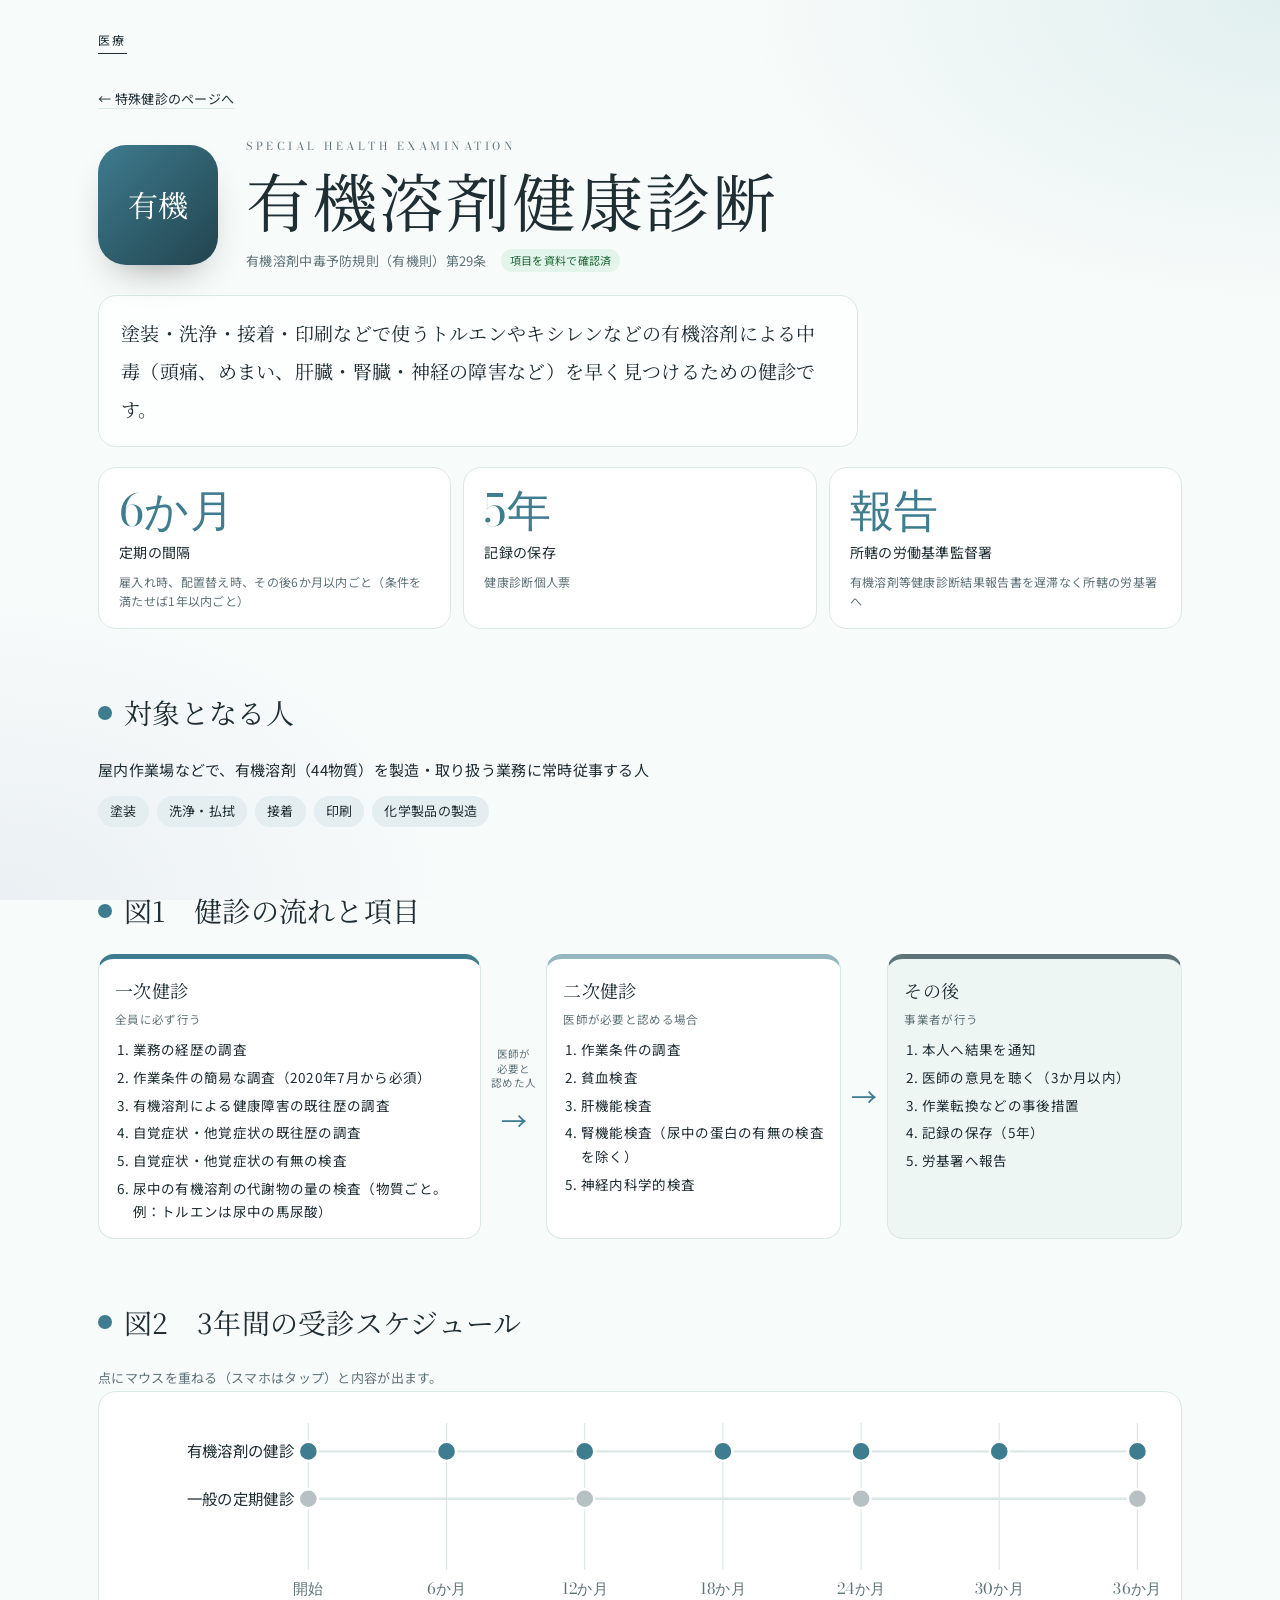
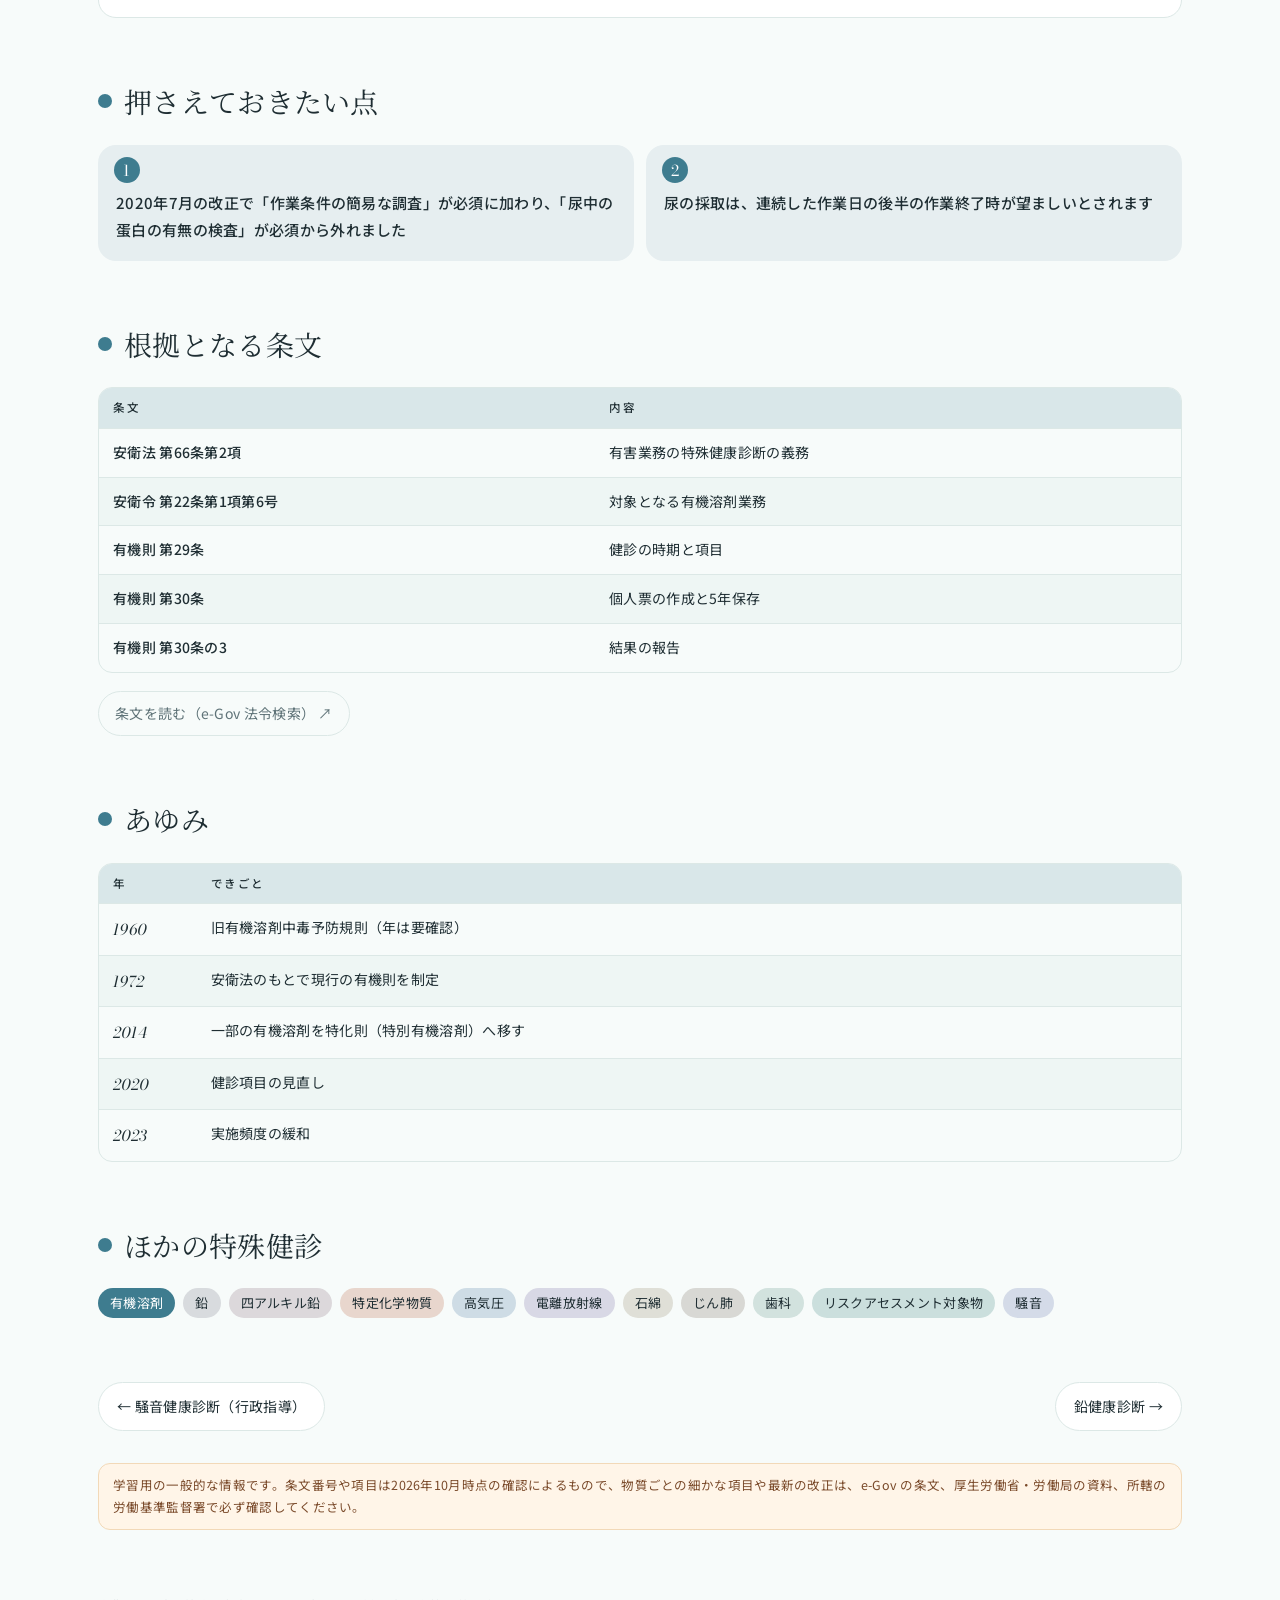
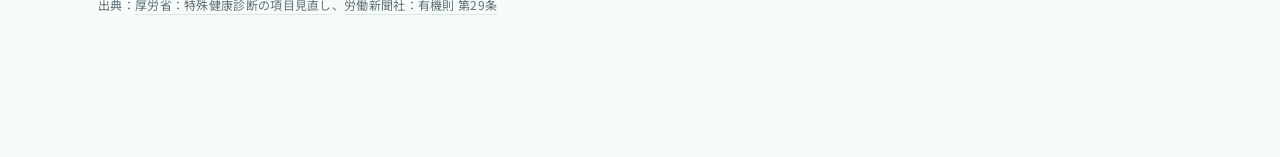
==== commit 100d3019: "Remove links to the fashion, painting and philosophy pages Co-Authored-By: Claude Opus 5.5 <noreply@" ====
--- a/exam.html
+++ b/exam.html
@@ -13,9 +13,6 @@
 <body class="clinic detail-page">
 
 <nav class="genre wrap" aria-label="分野">
-  <a href="https://raiankun.github.io/fashion-history/">ファッション</a>
-  <a href="https://raiankun.github.io/fashion-history/painting.html">絵画</a>
-  <a href="https://raiankun.github.io/fashion-history/philosophy.html">哲学</a>
   <a href="index.html" aria-current="page">医療</a>
 </nav>
 
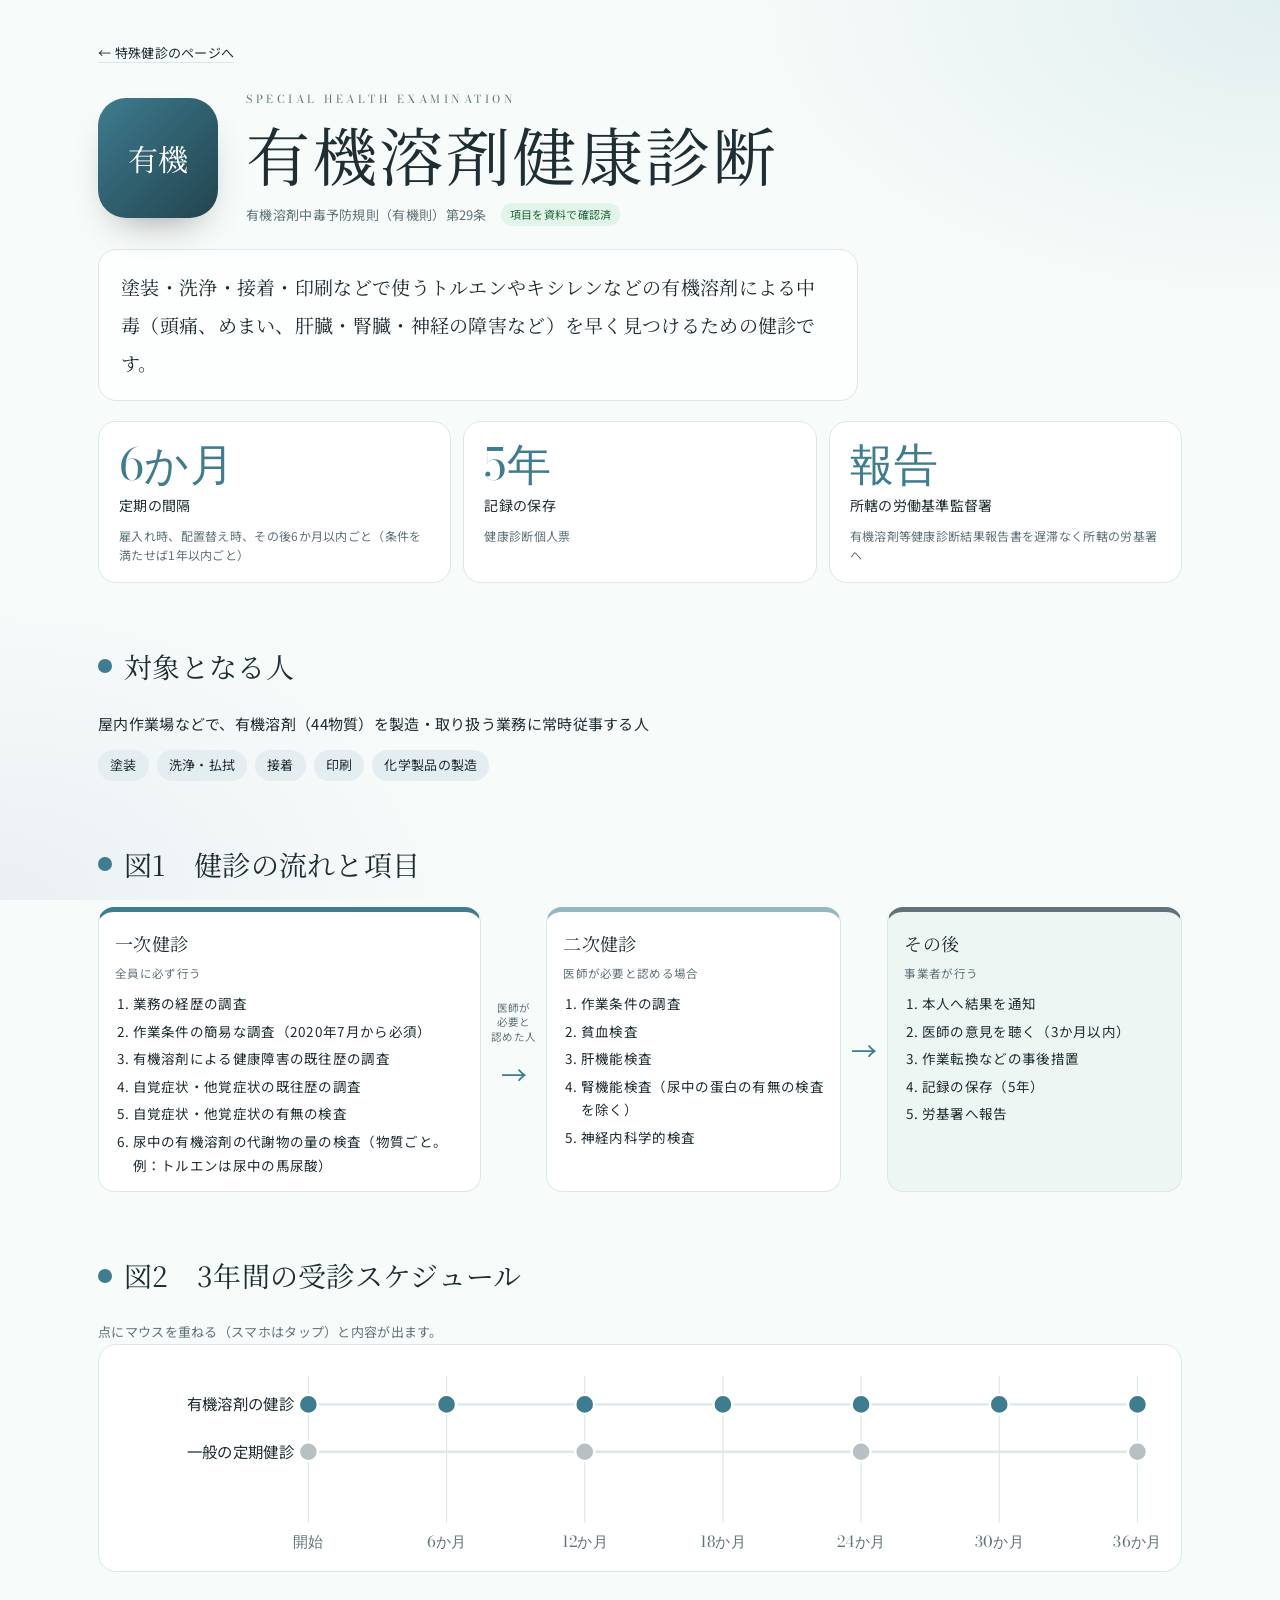
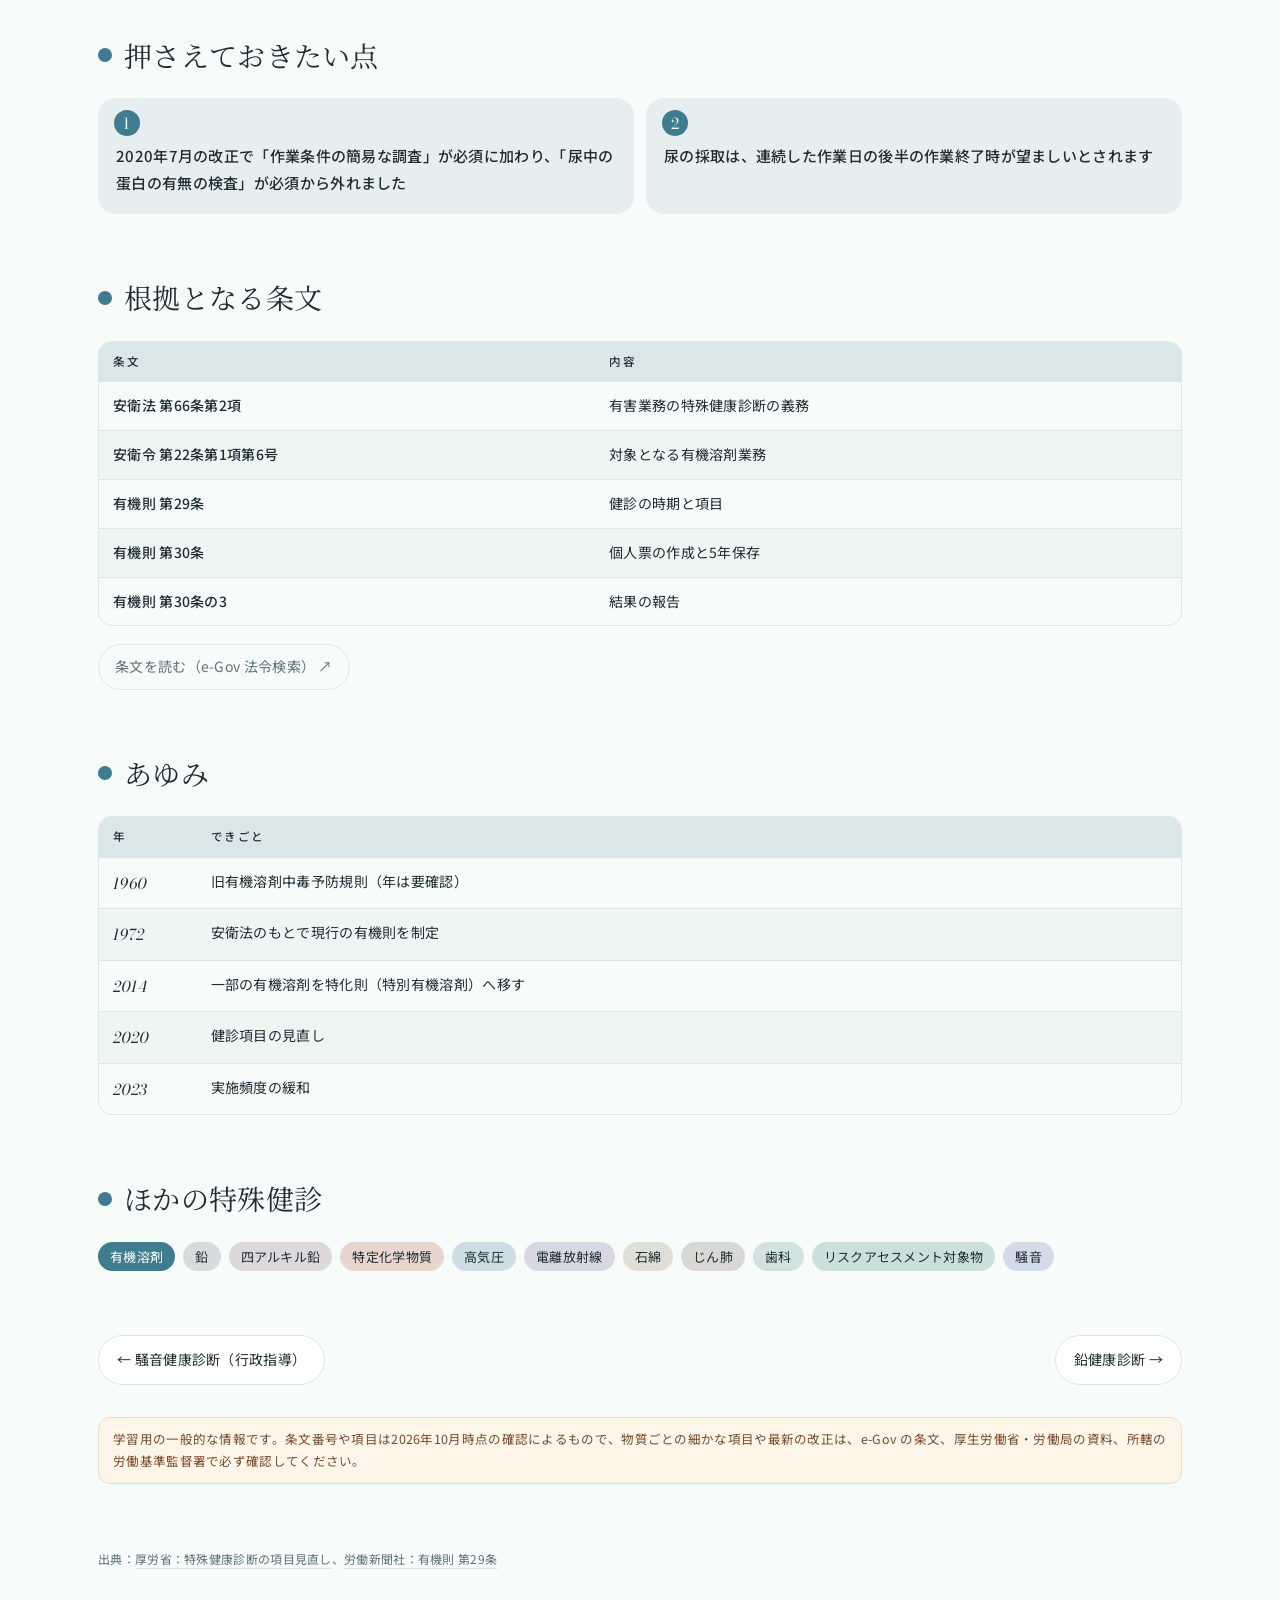
==== commit f1f8b1dd: "Remove the top menu bar Co-Authored-By: Claude Opus 5.5 <noreply@anthropic.com> Claude-Session: http" ====
--- a/exam.html
+++ b/exam.html
@@ -11,10 +11,6 @@
 <link rel="stylesheet" href="site.css">
 </head>
 <body class="clinic detail-page">
-
-<nav class="genre wrap" aria-label="分野">
-  <a href="index.html" aria-current="page">医療</a>
-</nav>
 
 <main class="wrap" id="page"></main>
 <div class="tip" id="tip" role="tooltip" hidden></div>
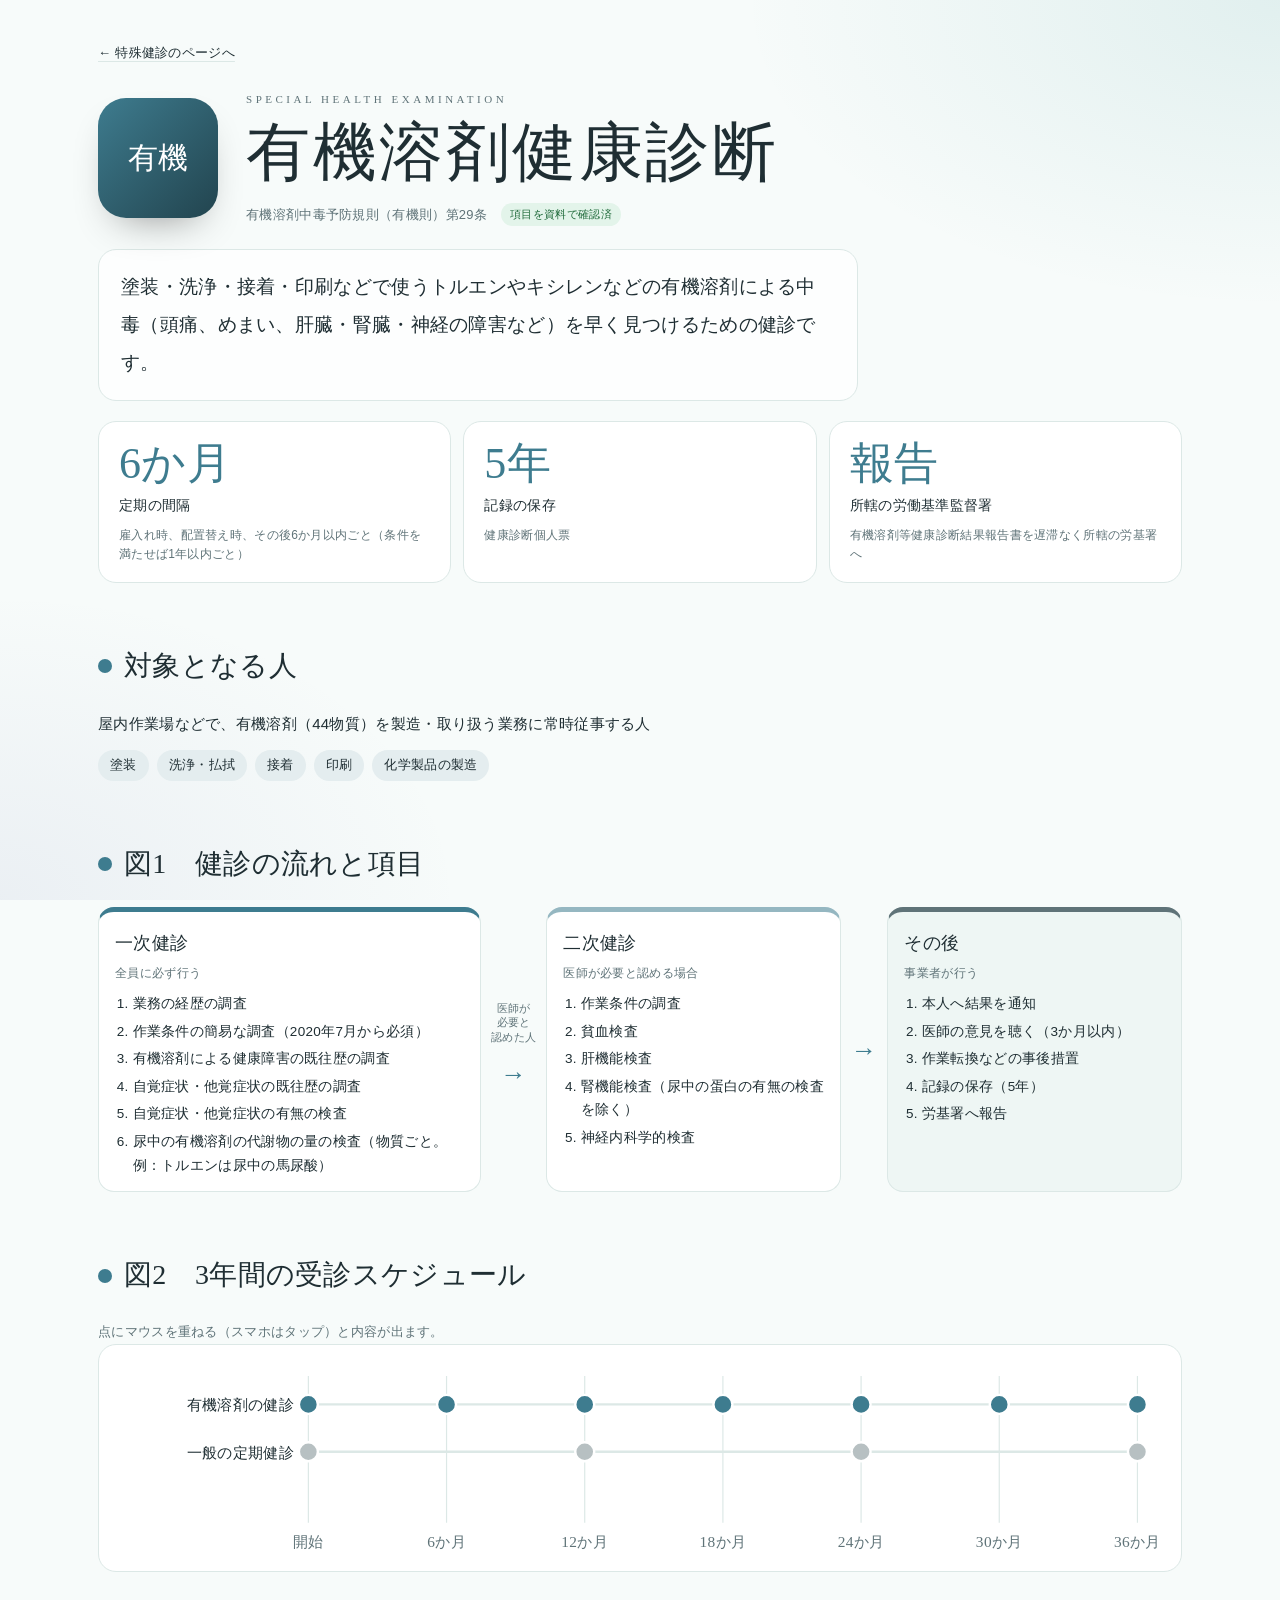
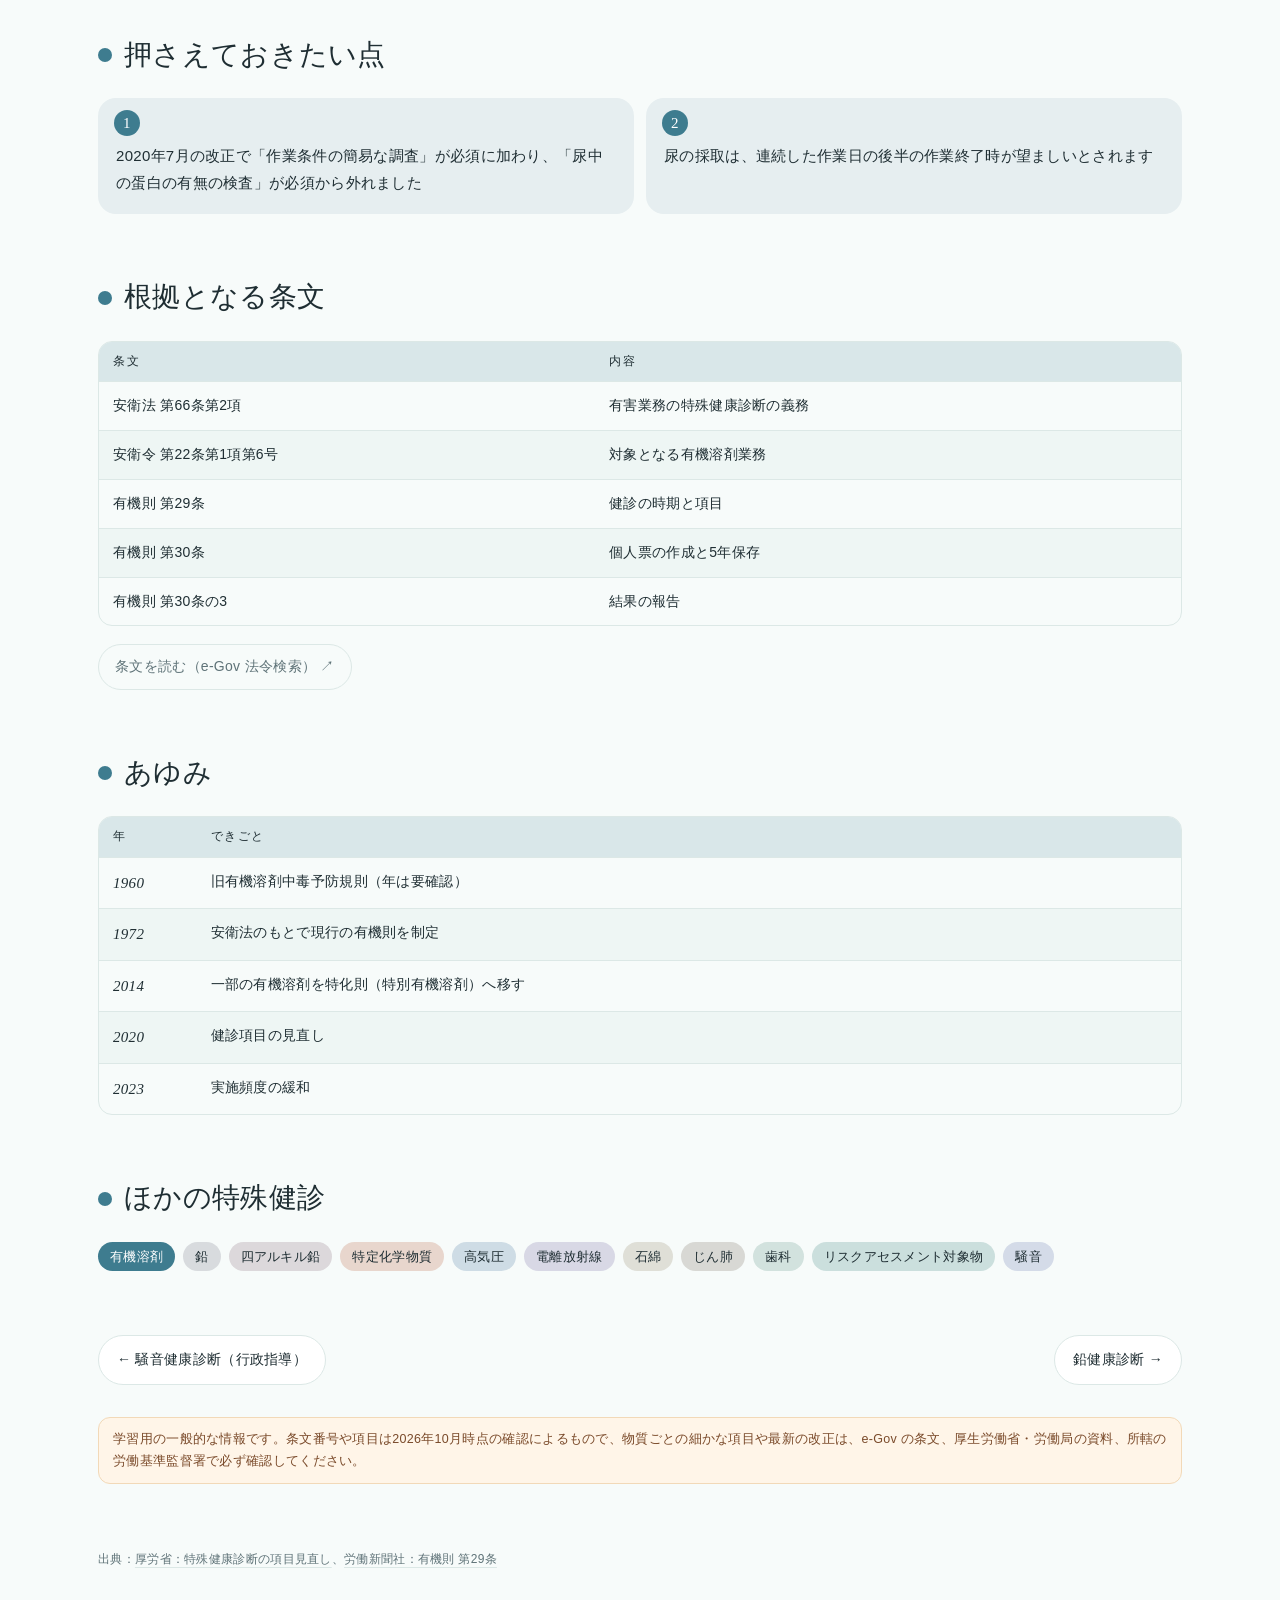
==== commit 89bf7bea: "Make site fully offline for folder distribution (drop Google Fonts) Co-Authored-By: Claude Sonnet 5." ====
--- a/exam.html
+++ b/exam.html
@@ -5,9 +5,6 @@
 <meta name="viewport" content="width=device-width, initial-scale=1">
 <title>特殊健診を知る</title>
 <meta name="description" content="特殊健康診断の種類ごとに、対象、頻度、一次・二次健診の項目、根拠条文、歴史を図表で整理したページ">
-<link rel="preconnect" href="https://fonts.googleapis.com">
-<link rel="preconnect" href="https://fonts.gstatic.com" crossorigin>
-<link rel="stylesheet" href="https://fonts.googleapis.com/css2?family=Bodoni+Moda:ital,opsz,wght@0,6..96,400;0,6..96,500;1,6..96,400&family=Noto+Serif+JP:wght@300;400;500&family=Noto+Sans+JP:wght@400;500&display=swap">
 <link rel="stylesheet" href="site.css">
 </head>
 <body class="clinic detail-page">
--- a/site.css
+++ b/site.css
@@ -3,9 +3,9 @@
   --bg:#FFFCF7; --ink:#2B2826; --sub:#7A736B; --hair:#EEE7DC; --tint:#F8F2E8; --ox:#E4573D;
   --paper:var(--bg); --muted:var(--sub); --line:var(--hair); --accent:var(--ink); --accent-soft:var(--tint); --mark:var(--ox);
   --k-founder:#C2452F; --k-designer:#2B2826; --k-art:#8C6A4F; --k-place:#5E7385; --k-society:#A8A8A8;
-  --f-latin:"Bodoni Moda","Didot","Bodoni 72",serif;
-  --f-jserif:"Noto Serif JP","Hiragino Mincho ProN","Yu Mincho",serif;
-  --f-body:"Noto Sans JP","Hiragino Sans","Yu Gothic",sans-serif;
+  --f-latin:"Bodoni 72","Didot","Georgia","Times New Roman",serif;
+  --f-jserif:"Hiragino Mincho ProN","Yu Mincho","YuMincho","MS PMincho",serif;
+  --f-body:"Hiragino Sans","Yu Gothic","Meiryo","Noto Sans JP",sans-serif;
 }
 /* 端末のダークモードには追従せず、常に明るい配色で表示する */
 :root[data-theme="dark"]{
@@ -567,6 +567,7 @@
 .more-btn{align-self:flex-start;display:inline-block;padding:6px 16px;border-radius:999px;background:var(--ox);color:#fff !important;text-decoration:none;font-size:13px}
 .more-btn:hover{filter:brightness(1.08)}
 .book .more-btn{margin-top:2px}
+.tbl .more-btn{white-space:nowrap}
 .artist h3 a{text-decoration:none}
 .cover{width:130px;aspect-ratio:3/4.2;border-radius:6px 14px 14px 6px;background:linear-gradient(135deg,var(--mc),color-mix(in srgb,var(--mc) 60%,#000));color:#fff;display:flex;flex-direction:column;justify-content:space-between;padding:16px 14px;box-shadow:inset 6px 0 0 rgba(0,0,0,.18),0 18px 40px -20px rgba(0,0,0,.5);font-family:var(--f-jserif)}
 .cover span{font-size:17px;line-height:1.5;writing-mode:vertical-rl;max-height:9em}
@@ -749,3 +750,17 @@
   a{color:inherit}
 }
 .guide .doc h2{display:flex;background:none;border-radius:0;padding:0 0 10px}
+/* 特定業務健診 */
+.tk-note,.tk-source{background:#fff;border:1px solid var(--hair);border-left:5px solid var(--mc,#2E8A8A);border-radius:14px;padding:14px 18px;margin:20px 0}
+.tk-note ol{margin:8px 0 0;padding-left:20px;font-size:14px}
+.tk-source p{margin:6px 0 0;font-size:13.5px}
+.tk-mark{display:inline-grid;place-items:center;width:28px;height:28px;border-radius:50%;font-size:15px;font-weight:500}
+.tk-o{background:#E3F1EC;color:#2E6B4F}
+.tk-y{background:#2E6B4F;color:#fff}
+.tk-m{background:#FFF1DC;color:#B4532A}
+.tk-legend{font-size:13px;color:var(--sub);margin:10px 0 0;line-height:2.2}
+.tk-rules{font-size:14px;margin:10px 0 0;padding-left:20px}
+.tk-works td:first-child{width:4.5em}
+.tk-works td:first-child small{display:block;color:var(--sub);font-size:11.5px}
+.tk-ref{color:var(--sub)}
+.tk-items td:not(:first-child){text-align:center}
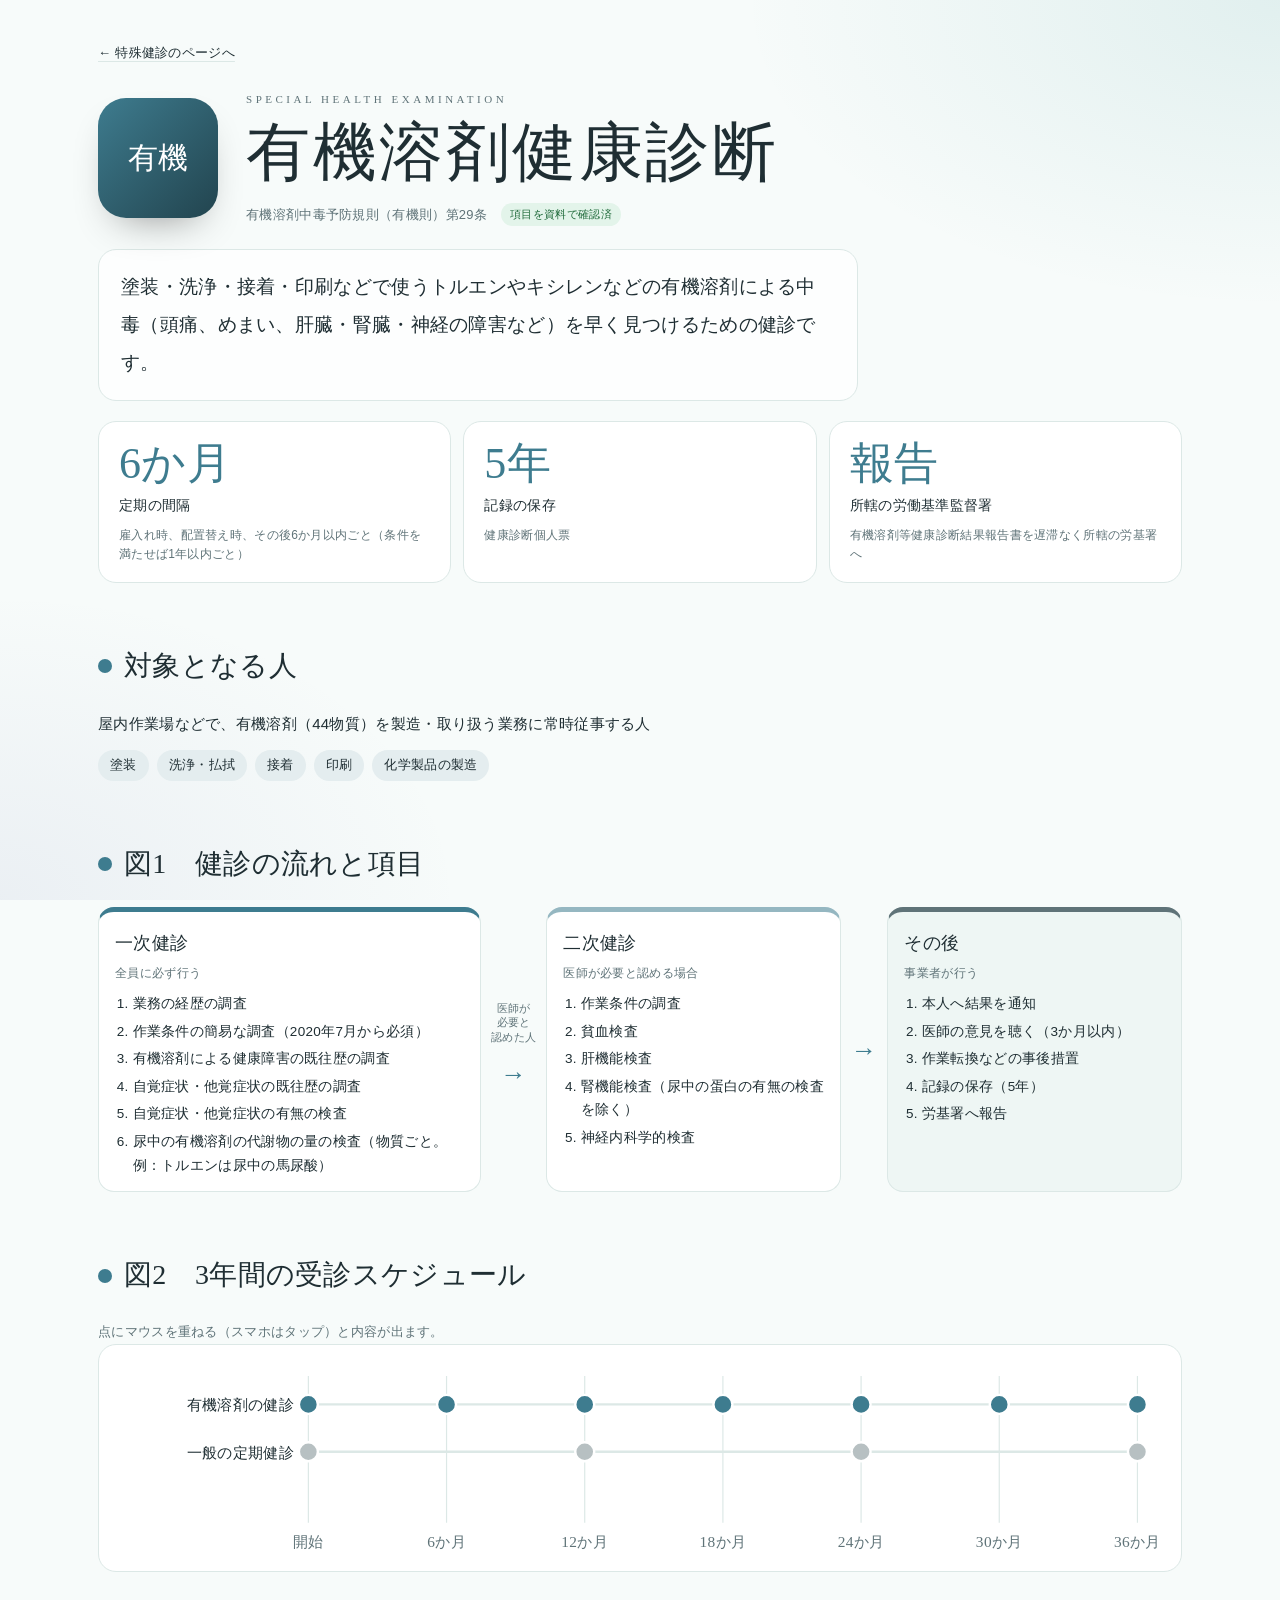
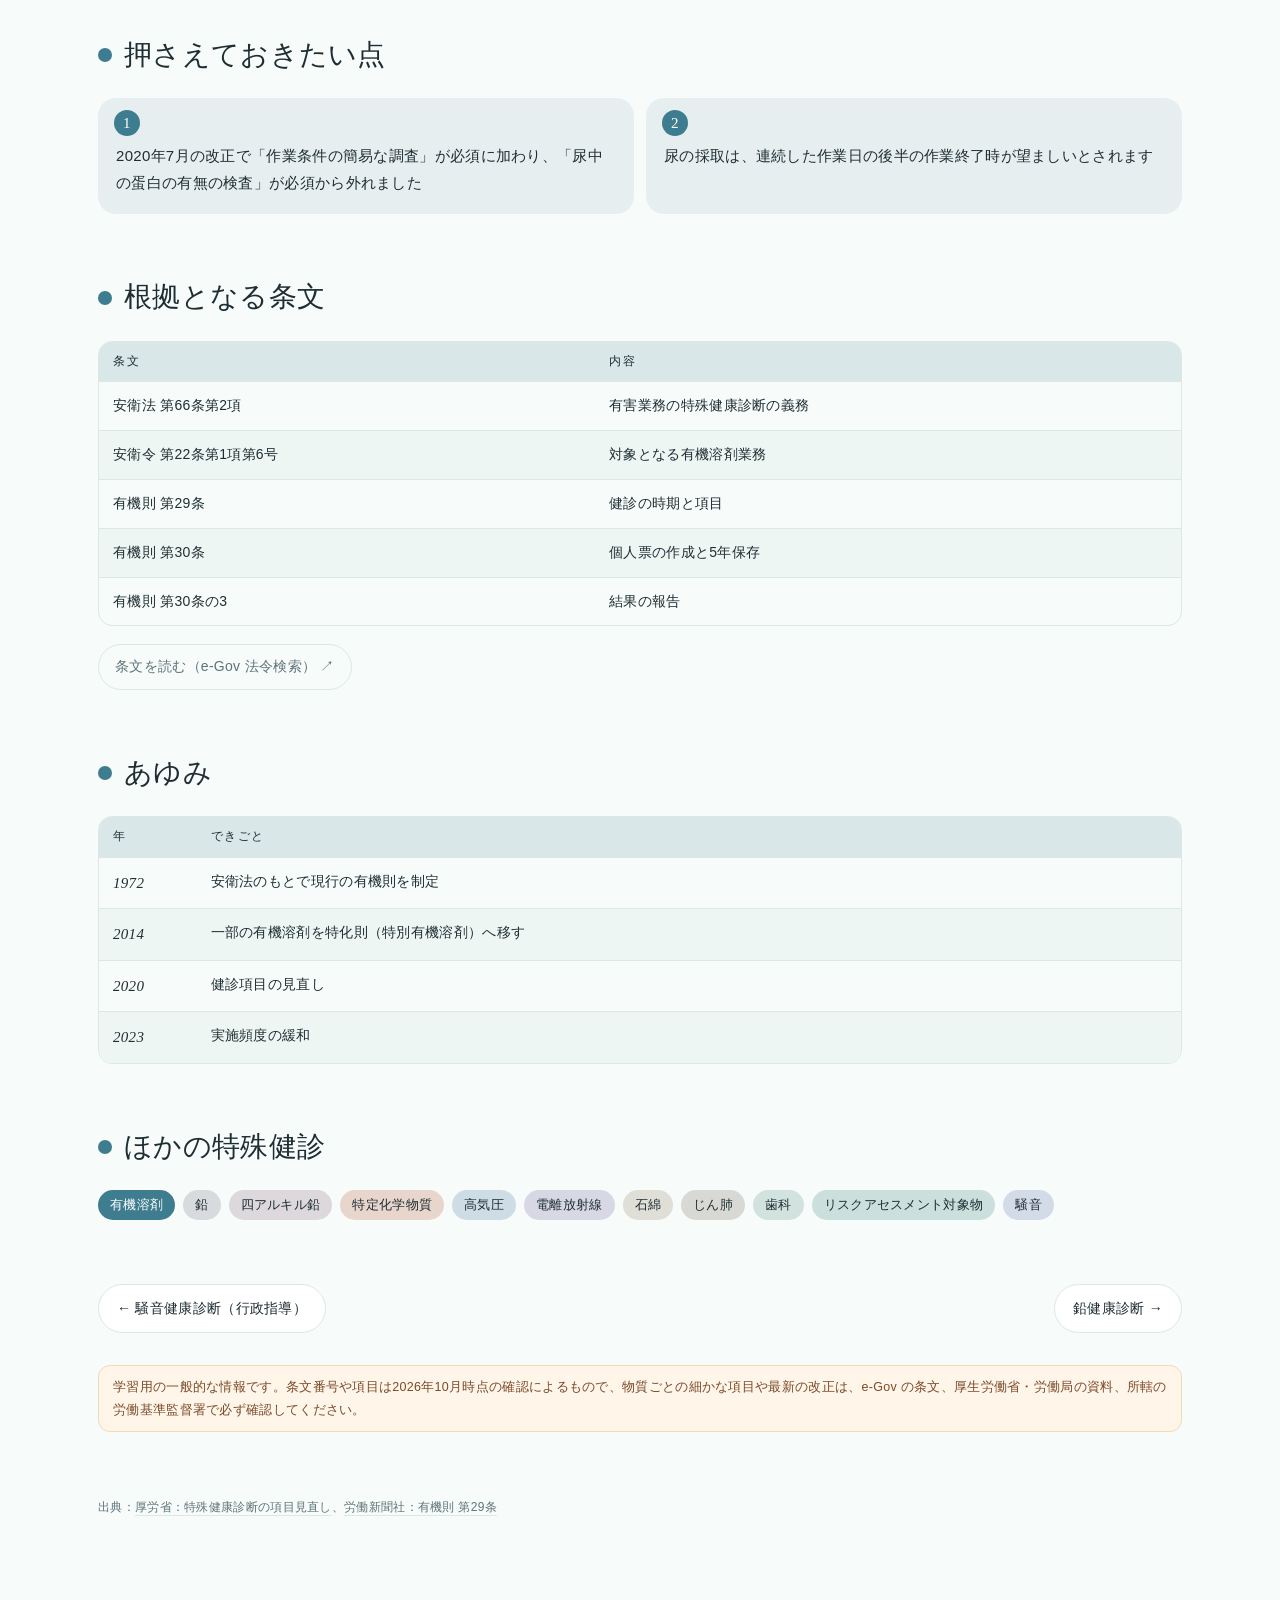
==== commit 9c0bac08: "Explain 'omittable below a noise level' (85 dB) in the noise guideline pages Co-Authored-By: Claude " ====
--- a/exam.html
+++ b/exam.html
@@ -88,6 +88,8 @@
  <h2 class="dp-h">押さえておきたい点</h2>
  <ol class="points">${e.notes.map(s => `<li>${s}</li>`).join("")}</ol>
 
+ ${e.omit ? omitBlock(e.omit) : ""}
+
  <h2 class="dp-h">根拠となる条文</h2>
  <div class="tbl-wrap"><table class="tbl">${table(["条文","内容"], e.arts.map(a => [`<b>${a[0]}</b>`, a[1]]))}</table></div>
  ${e.egov ? `<div class="bk-links big"><a href="https://laws.e-gov.go.jp/law/${e.egov}" target="_blank" rel="noopener">条文を読む（e-Gov 法令検索） ↗</a></div>` : ""}
--- a/site.css
+++ b/site.css
@@ -764,3 +764,11 @@
 .tk-works td:first-child small{display:block;color:var(--sub);font-size:11.5px}
 .tk-ref{color:var(--sub)}
 .tk-items td:not(:first-child){text-align:center}
+
+/* SDS ページ */
+.picto-grid{display:grid;grid-template-columns:repeat(auto-fill,minmax(210px,1fr));gap:12px;margin:16px 0}
+.picto{margin:0;display:grid;grid-template-columns:72px minmax(0,1fr);gap:12px;align-items:start;background:#fff;border:1px solid var(--hair);border-radius:16px;padding:12px}
+.picto svg{width:72px;height:72px;display:block}
+.picto figcaption b{display:block;font-family:var(--f-jserif);font-size:16px;font-weight:500}
+.picto figcaption small{display:block;font-size:12px;line-height:1.7;color:var(--sub);margin-top:2px}
+.sds .tbl td .num{display:inline-grid;place-items:center;width:28px;height:28px;border-radius:50%;background:var(--ox);color:#fff;font-family:var(--f-latin);font-size:14px}
